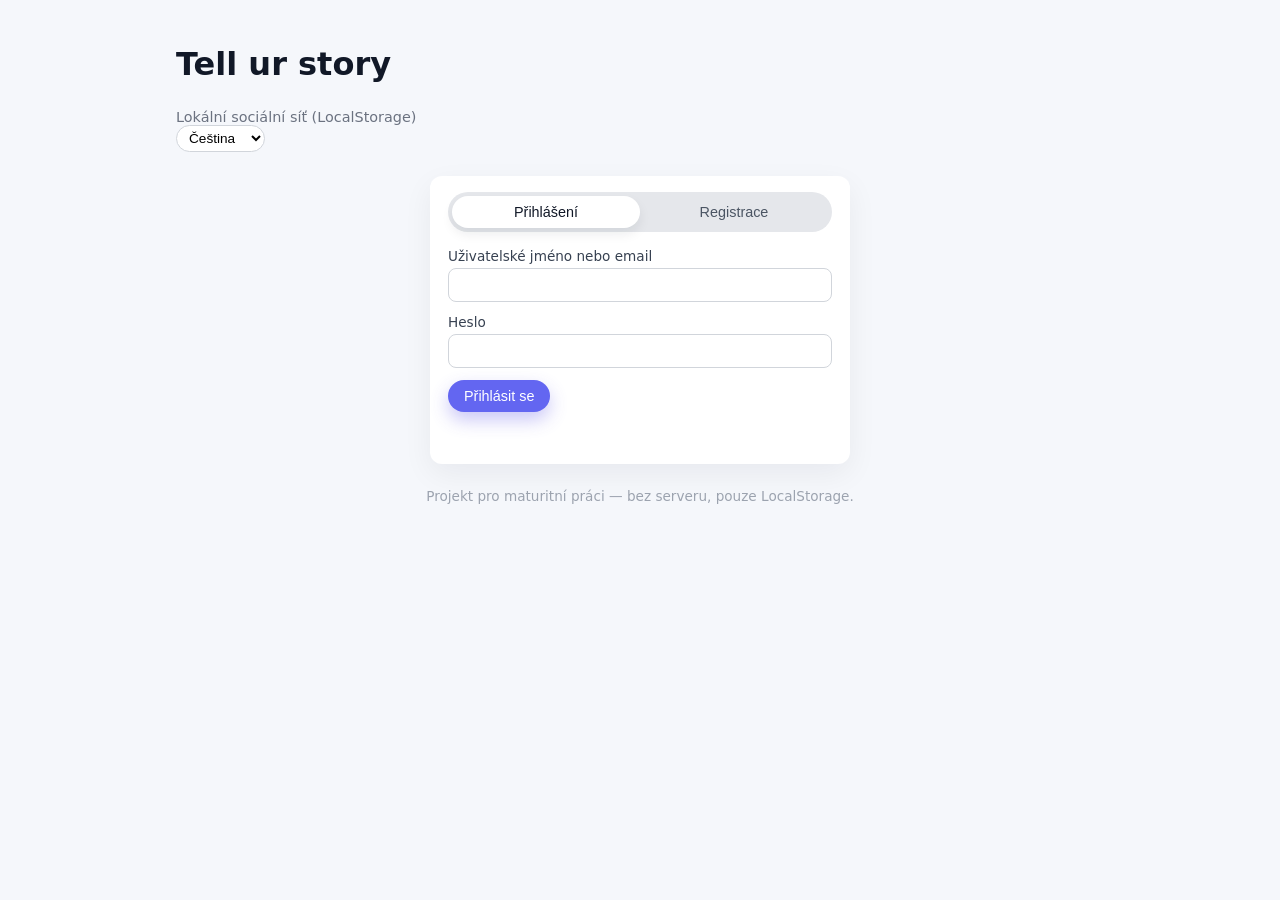
==== index.html @ 67e1cae3 "Initial commit" ====
<!DOCTYPE html>
<html lang="cs">
<head>
  <meta charset="UTF-8">
  <title data-i18n="app_title">My Bubble — Vstup / Registrace</title>
  <link rel="stylesheet" href="styles.css">
</head>
<body>
  <div class="app-container">
    <header class="app-header">
      <h1 data-i18n="app_title">My Bubble</h1>
      <p class="subtitle" data-i18n="subtitle">Lokální sociální síť (LocalStorage)</p>
      <select id="languageSelect" class="language-select">
        <option value="cs" data-i18n="lang_cs">Čeština</option>
        <option value="ru" data-i18n="lang_ru">Русский</option>
        <option value="en" data-i18n="lang_en">English</option>
      </select>
    </header>

    <main class="card auth-card">
      <div class="tabs">
        <button id="loginTab" class="tab-button active" data-i18n="login_tab">Přihlášení</button>
        <button id="registerTab" class="tab-button" data-i18n="register_tab">Registrace</button>
      </div>

      <!-- Форма входа -->
      <form id="loginForm" class="form active">
        <div class="form-group">
          <label for="loginIdentifier" data-i18n="login_identifier_label">Uživatelské jméno nebo email</label>
          <input type="text" id="loginIdentifier" required>
        </div>
        <div class="form-group">
          <label for="loginPassword" data-i18n="login_password_label">Heslo</label>
          <input type="password" id="loginPassword" required>
        </div>
        <button type="submit" class="btn primary" data-i18n="login_button">Přihlásit se</button>
        <p id="loginError" class="error-text"></p>
      </form>

      <!-- Форма регистрации -->
      <form id="registerForm" class="form">
        <div class="form-group">
          <label for="regUsername" data-i18n="register_username_label">Uživatelské jméno</label>
          <input type="text" id="regUsername" required>
        </div>
        <div class="form-group">
          <label for="regEmail" data-i18n="register_email_label">Email</label>
          <input type="email" id="regEmail" required>
        </div>
        <div class="form-group">
          <label for="regPassword" data-i18n="register_password_label">Heslo</label>
          <input type="password" id="regPassword" required>
        </div>
        <button type="submit" class="btn primary" data-i18n="register_button">Registrovat se</button>
        <p id="registerError" class="error-text"></p>
      </form>
    </main>

    <footer class="app-footer">
      <p data-i18n="footer_index">Projekt pro maturitní práci — bez serveru, pouze LocalStorage.</p>
    </footer>
  </div>

  <script src="translations.js"></script>
  <script src="api.js"></script>
  <script src="script_api.js"></script>
  <script>
    // Простой переключатель вкладок Вход / Регистрация (чтобы не дублировать на JS-файле логику страниц)
    const loginTab = document.getElementById('loginTab');
    const registerTab = document.getElementById('registerTab');
    const loginForm = document.getElementById('loginForm');
    const registerForm = document.getElementById('registerForm');

    loginTab.addEventListener('click', () => {
      loginTab.classList.add('active');
      registerTab.classList.remove('active');
      loginForm.classList.add('active');
      registerForm.classList.remove('active');
    });

    registerTab.addEventListener('click', () => {
      registerTab.classList.add('active');
      loginTab.classList.remove('active');
      registerForm.classList.add('active');
      loginForm.classList.remove('active');
    });

    // Применяем переводы после первичной инициализации
    if (window.I18n) {
      window.I18n.apply(document);
    }
  </script>
</body>
</html>
---- styles.css ----
*,
*::before,
*::after {
  box-sizing: border-box;
}

body {
  margin: 0;
  font-family: system-ui, -apple-system, BlinkMacSystemFont, "Segoe UI", sans-serif;
  background: #f5f7fb;
  color: #111827;
}

a {
  color: inherit;
  text-decoration: none;
}

.app-container {
  max-width: 960px;
  margin: 0 auto;
  padding: 24px 16px 40px;
}

.app-header {
  display: flex;
  flex-direction: column;
  align-items: flex-start;
  margin-bottom: 24px;
}

.app-header-nav {
  flex-direction: row;
  align-items: center;
  justify-content: space-between;
}

.subtitle {
  margin: 4px 0 0;
  color: #6b7280;
  font-size: 0.9rem;
}

.app-footer {
  margin-top: 24px;
  text-align: center;
  color: #9ca3af;
  font-size: 0.85rem;
}

.card {
  background: #ffffff;
  border-radius: 12px;
  padding: 16px 18px;
  box-shadow: 0 10px 30px rgba(15, 23, 42, 0.06);
  margin-bottom: 16px;
}

.auth-card {
  max-width: 420px;
  margin: 0 auto;
}

.tabs {
  display: flex;
  border-radius: 999px;
  background: #e5e7eb;
  padding: 4px;
  margin-bottom: 16px;
}

.tab-button {
  flex: 1;
  border: none;
  background: transparent;
  border-radius: 999px;
  padding: 8px 0;
  cursor: pointer;
  font-size: 0.9rem;
  color: #4b5563;
}

.tab-button.active {
  background: #ffffff;
  box-shadow: 0 6px 12px rgba(15, 23, 42, 0.08);
  color: #111827;
}

.form {
  display: none;
}

.form.active {
  display: block;
}

.form-group {
  margin-bottom: 12px;
}

label {
  display: block;
  font-size: 0.85rem;
  margin-bottom: 4px;
  color: #374151;
}

input[type="text"],
input[type="email"],
input[type="password"],
textarea {
  width: 100%;
  padding: 8px 10px;
  border-radius: 8px;
  border: 1px solid #d1d5db;
  font-size: 0.9rem;
  resize: vertical;
}

input:focus,
textarea:focus {
  outline: none;
  border-color: #6366f1;
  box-shadow: 0 0 0 1px rgba(99, 102, 241, 0.4);
}

.btn {
  display: inline-flex;
  align-items: center;
  justify-content: center;
  border-radius: 999px;
  border: none;
  padding: 8px 16px;
  font-size: 0.9rem;
  cursor: pointer;
  transition: background 0.15s ease, transform 0.05s ease, box-shadow 0.15s ease;
}

.btn.primary {
  background: #6366f1;
  color: #ffffff;
  box-shadow: 0 8px 18px rgba(79, 70, 229, 0.3);
}

.btn.primary:hover {
  background: #4f46e5;
  transform: translateY(-1px);
  box-shadow: 0 10px 22px rgba(79, 70, 229, 0.35);
}

.btn.ghost {
  background: transparent;
  border: 1px solid #d1d5db;
  color: #4b5563;
}

.btn.ghost:hover {
  background: #f3f4f6;
}

.error-text {
  color: #b91c1c;
  font-size: 0.85rem;
  margin-top: 8px;
  min-height: 1.1em;
}

.muted {
  color: #6b7280;
  font-size: 0.85rem;
}

.nav {
  display: inline-flex;
  align-items: center;
  gap: 8px;
}

.language-select {
  border-radius: 999px;
  border: 1px solid #d1d5db;
  padding: 4px 8px;
  font-size: 0.85rem;
  background: #ffffff;
}

.nav-link {
  padding: 6px 10px;
  border-radius: 999px;
  font-size: 0.9rem;
  color: #4b5563;
}

.nav-link.active {
  background: #e0e7ff;
  color: #3730a3;
}

.layout-two-columns {
  display: grid;
  grid-template-columns: 2fr 1.1fr;
  gap: 16px;
}

.layout-one-column {
  max-width: 720px;
  margin: 0 auto;
}

.column-main,
.column-side {
  align-self: flex-start;
}

.posts-list {
  display: flex;
  flex-direction: column;
  gap: 10px;
}

.post {
  border-radius: 10px;
  border: 1px solid #e5e7eb;
  padding: 10px 12px;
}

.post-header {
  display: flex;
  justify-content: space-between;
  align-items: center;
  margin-bottom: 6px;
  gap: 8px;
}

.post-meta {
  font-size: 0.8rem;
  color: #6b7280;
}

.post-content {
  margin: 6px 0 8px;
  white-space: pre-wrap;
}

.post-attachment {
  margin: 6px 0 8px;
}

.post-attachment img {
  max-width: 100%;
  border-radius: 8px;
  display: block;
  margin-top: 4px;
}

.post-actions {
  display: flex;
  align-items: center;
  gap: 8px;
  font-size: 0.85rem;
}

.link-button {
  background: none;
  border: none;
  padding: 0;
  color: #4f46e5;
  cursor: pointer;
  font-size: 0.85rem;
}

.link-button.danger {
  color: #b91c1c;
}

.users-list {
  display: flex;
  flex-direction: column;
  gap: 8px;
  margin-top: 8px;
}

.user-item {
  display: flex;
  align-items: center;
  justify-content: space-between;
  gap: 8px;
  padding: 6px 8px;
  border-radius: 8px;
  border: 1px solid #e5e7eb;
}

.user-main {
  display: flex;
  align-items: center;
  gap: 8px;
}

.avatar {
  width: 40px;
  height: 40px;
  border-radius: 50%;
  background: #e0e7ff;
  color: #3730a3;
  display: inline-flex;
  align-items: center;
  justify-content: center;
  font-weight: 600;
}

.avatar img {
  width: 100%;
  height: 100%;
  object-fit: cover;
  border-radius: 50%;
}

.profile-card {
  margin-bottom: 16px;
}

.profile-main {
  display: flex;
  align-items: center;
  gap: 12px;
  margin-bottom: 10px;
}

.profile-stats {
  display: flex;
  gap: 16px;
  margin-top: 10px;
}

.stat span:first-child {
  display: block;
  font-weight: 600;
}

.profile-edit {
  margin-top: 12px;
  padding-top: 12px;
  border-top: 1px dashed #e5e7eb;
}

.profile-actions {
  margin-top: 10px;
}

/* Кастомный input type="file" */
.file-input {
  position: absolute;
  width: 1px;
  height: 1px;
  padding: 0;
  margin: -1px;
  overflow: hidden;
  clip: rect(0, 0, 0, 0);
  border: 0;
}

.file-input-label {
  display: inline-flex;
  align-items: center;
  justify-content: center;
  border-radius: 999px;
  padding: 6px 14px;
  font-size: 0.85rem;
  cursor: pointer;
  background: #f3f4f6;
  color: #374151;
  border: 1px dashed #d1d5db;
  transition: background 0.15s ease, border-color 0.15s ease, transform 0.05s ease;
}

.file-input-label:hover {
  background: #e5e7eb;
  border-color: #9ca3af;
  transform: translateY(-1px);
}

/* Увеличение аватара по клику */
.avatar-clickable {
  cursor: zoom-in;
  transition: transform 0.3s ease, box-shadow 0.3s ease;
  position: relative;
}

.avatar-clickable.avatar-zoomed {
  transform: scale(3);
  box-shadow: 0 12px 40px rgba(15, 23, 42, 0.5);
  cursor: zoom-out;
  z-index: 1000;
  position: relative;
}

/* Стили для комментариев */
.post-comments {
  border-top: 1px solid #e5e7eb;
  padding-top: 12px;
  margin-top: 12px;
}

.comment-item {
  padding: 8px;
  margin-bottom: 8px;
  background: #f9fafb;
  border-radius: 6px;
}

.comment-input {
  width: 100%;
  padding: 6px;
  border-radius: 6px;
  border: 1px solid #d1d5db;
  font-size: 0.9rem;
  resize: vertical;
}

.btn.small {
  padding: 4px 12px;
  font-size: 0.85rem;
}

@media (max-width: 768px) {
  .app-header-nav {
    flex-direction: column;
    align-items: flex-start;
    gap: 8px;
  }

  .layout-two-columns {
    grid-template-columns: 1fr;
  }
}
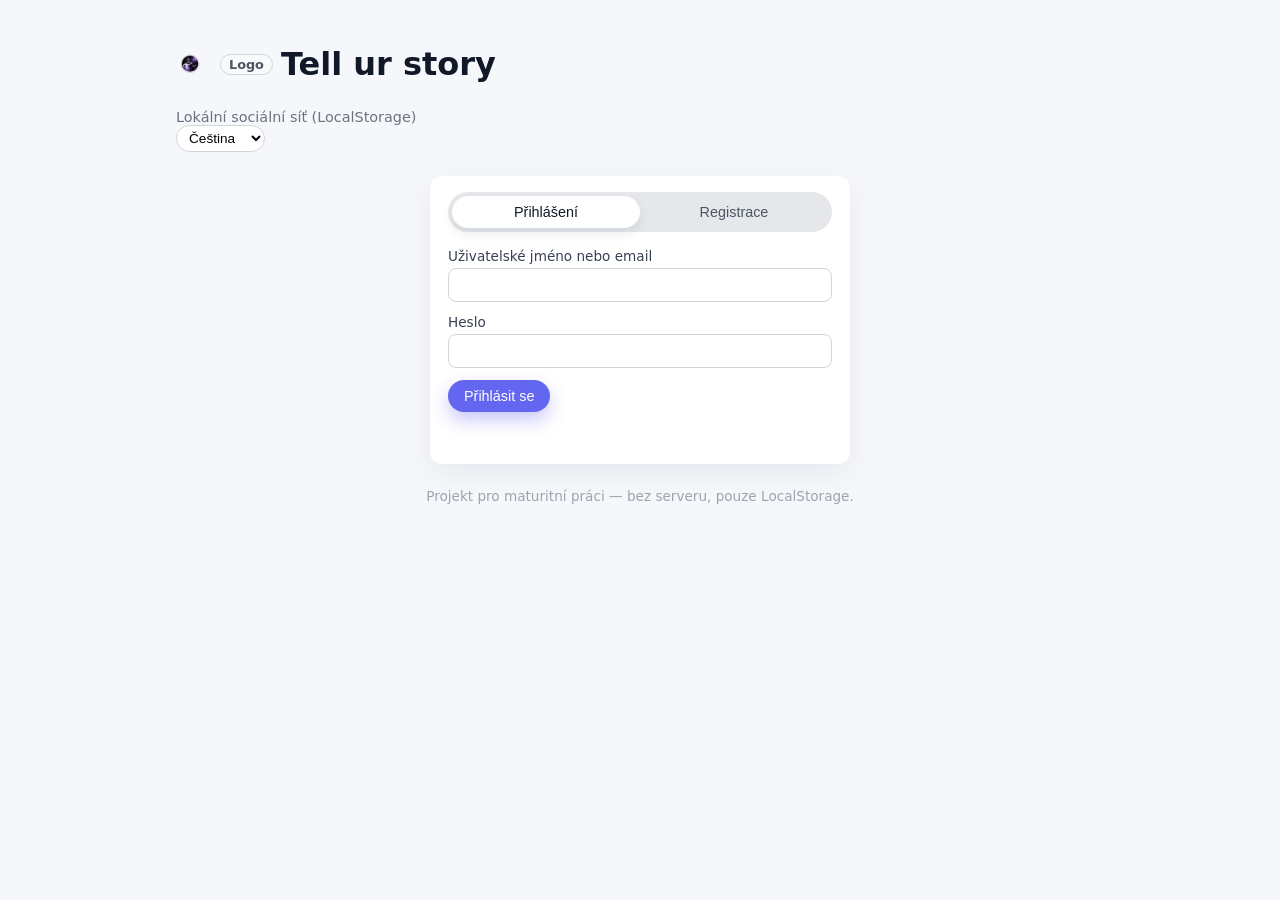
==== commit 67edb1d1: "вместо лайков эмодзи, можна переписыватся" ====
--- a/index.html
+++ b/index.html
@@ -4,11 +4,16 @@
   <meta charset="UTF-8">
   <title data-i18n="app_title">My Bubble — Vstup / Registrace</title>
   <link rel="stylesheet" href="styles.css">
+  <link rel="icon" type="image/png" href="Icons/Logo.png">
 </head>
 <body>
   <div class="app-container">
     <header class="app-header">
-      <h1 data-i18n="app_title">My Bubble</h1>
+      <h1 class="brand-title">
+        <img src="Icons/Logo.png" alt="Logo" class="logo-icon">
+        <span class="brand-logo-text">Logo</span>
+        <span data-i18n="app_title">Tell ur story</span>
+      </h1>
       <p class="subtitle" data-i18n="subtitle">Lokální sociální síť (LocalStorage)</p>
       <select id="languageSelect" class="language-select">
         <option value="cs" data-i18n="lang_cs">Čeština</option>
--- a/styles.css
+++ b/styles.css
@@ -176,6 +176,10 @@
   gap: 8px;
 }
 
+.nav-link-feed {
+  margin-right: auto;
+}
+
 .language-select {
   border-radius: 999px;
   border: 1px solid #d1d5db;
@@ -306,6 +310,31 @@
   align-items: center;
   justify-content: center;
   font-weight: 600;
+}
+
+.logo-icon {
+  width: 28px;
+  height: 28px;
+  border-radius: 8px;
+  margin-right: 8px;
+  vertical-align: middle;
+  object-fit: cover;
+}
+
+.brand-title {
+  display: inline-flex;
+  align-items: center;
+  gap: 8px;
+}
+
+.brand-logo-text {
+  font-size: 0.8rem;
+  font-weight: 600;
+  color: #4b5563;
+  border-radius: 999px;
+  padding: 2px 8px;
+  border: 1px solid #d1d5db;
+  background: #f9fafb;
 }
 
 .avatar img {
@@ -394,6 +423,80 @@
   position: relative;
 }
 
+/* Реакции к посту */
+.post-reactions {
+  display: inline-flex;
+  align-items: center;
+  gap: 4px;
+}
+
+.reaction-button {
+  border: none;
+  background: transparent;
+  cursor: pointer;
+  font-size: 1.1rem;
+  padding: 2px 4px;
+  border-radius: 6px;
+  line-height: 1;
+}
+
+.reaction-button:hover {
+  background: #f3f4f6;
+}
+
+.reaction-button.reaction-active {
+  background: #fee2e2;
+  box-shadow: 0 0 0 1px #f97373;
+}
+
+.post-reactions-count {
+  margin-left: 4px;
+}
+
+/* Мини-профиль в правой колонке */
+.mini-profile {
+  display: flex;
+  align-items: center;
+  gap: 8px;
+  margin-bottom: 6px;
+}
+
+.mini-avatar {
+  width: 36px;
+  height: 36px;
+  font-size: 0.9rem;
+}
+
+.mini-profile-main {
+  display: flex;
+  flex-direction: column;
+}
+
+.mini-profile-name {
+  font-weight: 600;
+}
+
+.mini-profile-username {
+  font-size: 0.8rem;
+  color: #6b7280;
+}
+
+.mini-profile-stats {
+  display: flex;
+  gap: 12px;
+  font-size: 0.8rem;
+  margin-bottom: 6px;
+}
+
+.mini-profile-bio textarea {
+  width: 100%;
+  padding: 6px;
+  border-radius: 6px;
+  border: 1px solid #d1d5db;
+  font-size: 0.85rem;
+  resize: vertical;
+}
+
 /* Стили для комментариев */
 .post-comments {
   border-top: 1px solid #e5e7eb;
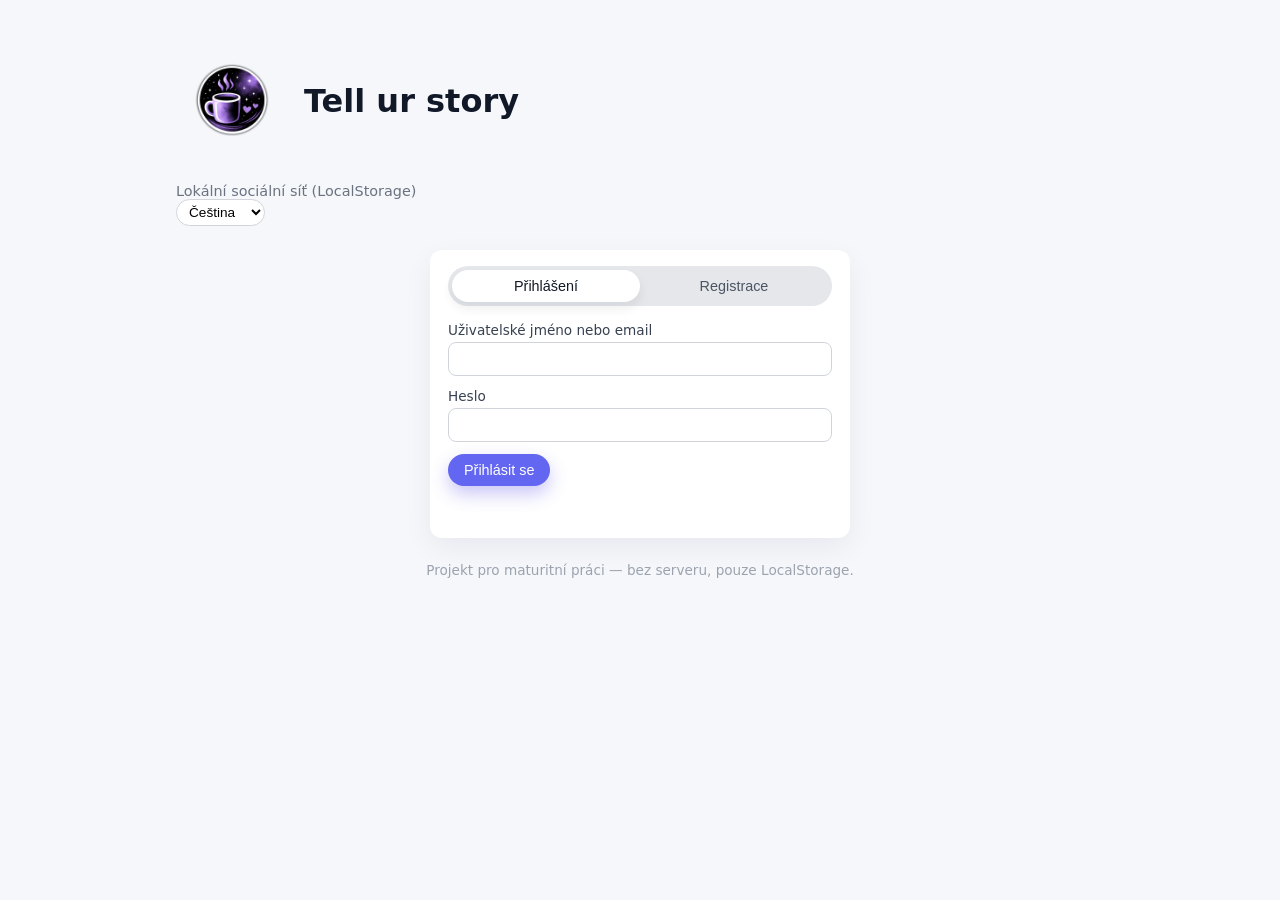
==== commit df1f75d8: "пофиксил переписки, реки в них, добавил стату" ====
--- a/index.html
+++ b/index.html
@@ -2,6 +2,7 @@
 <html lang="cs">
 <head>
   <meta charset="UTF-8">
+  <meta name="viewport" content="width=device-width, initial-scale=1">
   <title data-i18n="app_title">My Bubble — Vstup / Registrace</title>
   <link rel="stylesheet" href="styles.css">
   <link rel="icon" type="image/png" href="Icons/Logo.png">
--- a/styles.css
+++ b/styles.css
@@ -39,6 +39,25 @@
   margin: 4px 0 0;
   color: #6b7280;
   font-size: 0.9rem;
+}
+
+/* Подзаголовок под названием (Share your moments...) */
+.subtitle-tagline {
+  margin-top: 2px;
+  color: #6b7280;
+  font-size: 0.88rem;
+}
+
+/* Случайная фраза из texts-db — визуально отделена от остального */
+#feedSubtitlePhrase.subtitle-phrase,
+.subtitle-phrase {
+  margin-top: 10px;
+  padding-top: 8px;
+  border-top: 1px solid #e5e7eb;
+  font-size: 0.85rem;
+  color: #9ca3af;
+  font-style: italic;
+  line-height: 1.4;
 }
 
 .app-footer {
@@ -313,9 +332,9 @@
 }
 
 .logo-icon {
-  width: 28px;
-  height: 28px;
-  border-radius: 8px;
+  width: 112px;
+  height: 112px;
+  border-radius: 12px;
   margin-right: 8px;
   vertical-align: middle;
   object-fit: cover;
@@ -328,13 +347,7 @@
 }
 
 .brand-logo-text {
-  font-size: 0.8rem;
-  font-weight: 600;
-  color: #4b5563;
-  border-radius: 999px;
-  padding: 2px 8px;
-  border: 1px solid #d1d5db;
-  background: #f9fafb;
+  display: none;
 }
 
 .avatar img {
@@ -374,6 +387,27 @@
 
 .profile-actions {
   margin-top: 10px;
+}
+
+.network-stats {
+  display: flex;
+  gap: 16px;
+  flex-wrap: wrap;
+}
+.network-stats .stat {
+  font-size: 0.9rem;
+}
+.network-stats .stat span {
+  font-weight: 600;
+  display: inline;
+}
+
+/* Иконки действий поста (Comment, Repost) */
+.post-action-icon {
+  width: 20px;
+  height: 20px;
+  vertical-align: middle;
+  object-fit: contain;
 }
 
 /* Кастомный input type="file" */
@@ -526,14 +560,127 @@
 }
 
 @media (max-width: 768px) {
+  .app-container {
+    padding: 16px 12px 32px;
+  }
+
   .app-header-nav {
     flex-direction: column;
     align-items: flex-start;
-    gap: 8px;
+    gap: 12px;
+  }
+
+  .brand-title {
+    flex-wrap: wrap;
+    gap: 6px;
+  }
+
+  .logo-icon {
+    width: 56px;
+    height: 56px;
+  }
+
+  .nav {
+    flex-wrap: wrap;
+    gap: 6px;
+    width: 100%;
+  }
+
+  .nav-link,
+  .language-select,
+  .btn.ghost {
+    min-height: 44px;
+    min-width: 44px;
+    padding: 10px 14px;
+    display: inline-flex;
+    align-items: center;
+    justify-content: center;
+    font-size: 0.9rem;
   }
 
   .layout-two-columns {
     grid-template-columns: 1fr;
-  }
-}
-
+    gap: 12px;
+  }
+
+  .card {
+    padding: 14px 16px;
+    margin-bottom: 12px;
+  }
+
+  .post-actions {
+    gap: 6px;
+  }
+
+  .post-reaction-item {
+    margin-right: 4px !important;
+  }
+
+  .reaction-button {
+    padding: 6px 8px;
+    font-size: 1.2rem;
+  }
+
+  .post-action-icon {
+    width: 24px;
+    height: 24px;
+  }
+
+  .post-action-btn {
+    min-height: 44px;
+    min-width: 44px;
+    padding: 8px !important;
+  }
+
+  .file-input-label {
+    padding: 10px 18px;
+    min-height: 44px;
+  }
+
+  .btn.primary {
+    min-height: 44px;
+    padding: 12px 20px;
+  }
+
+  .btn.small {
+    min-height: 40px;
+    padding: 8px 14px;
+  }
+
+  textarea.comment-input,
+  #postContent,
+  #messagesInput {
+    font-size: 16px;
+    min-height: 80px;
+  }
+
+  input[type="text"],
+  input[type="email"],
+  input[type="password"] {
+    min-height: 44px;
+    font-size: 16px;
+  }
+
+  .subtitle-phrase {
+    font-size: 0.8rem;
+    margin-top: 8px;
+    padding-top: 6px;
+  }
+}
+
+@media (max-width: 480px) {
+  .app-container {
+    padding: 12px 10px 24px;
+  }
+
+  .nav-link {
+    flex: 1 1 auto;
+    text-align: center;
+  }
+
+  .network-stats {
+    flex-direction: column;
+    gap: 8px;
+  }
+}
+
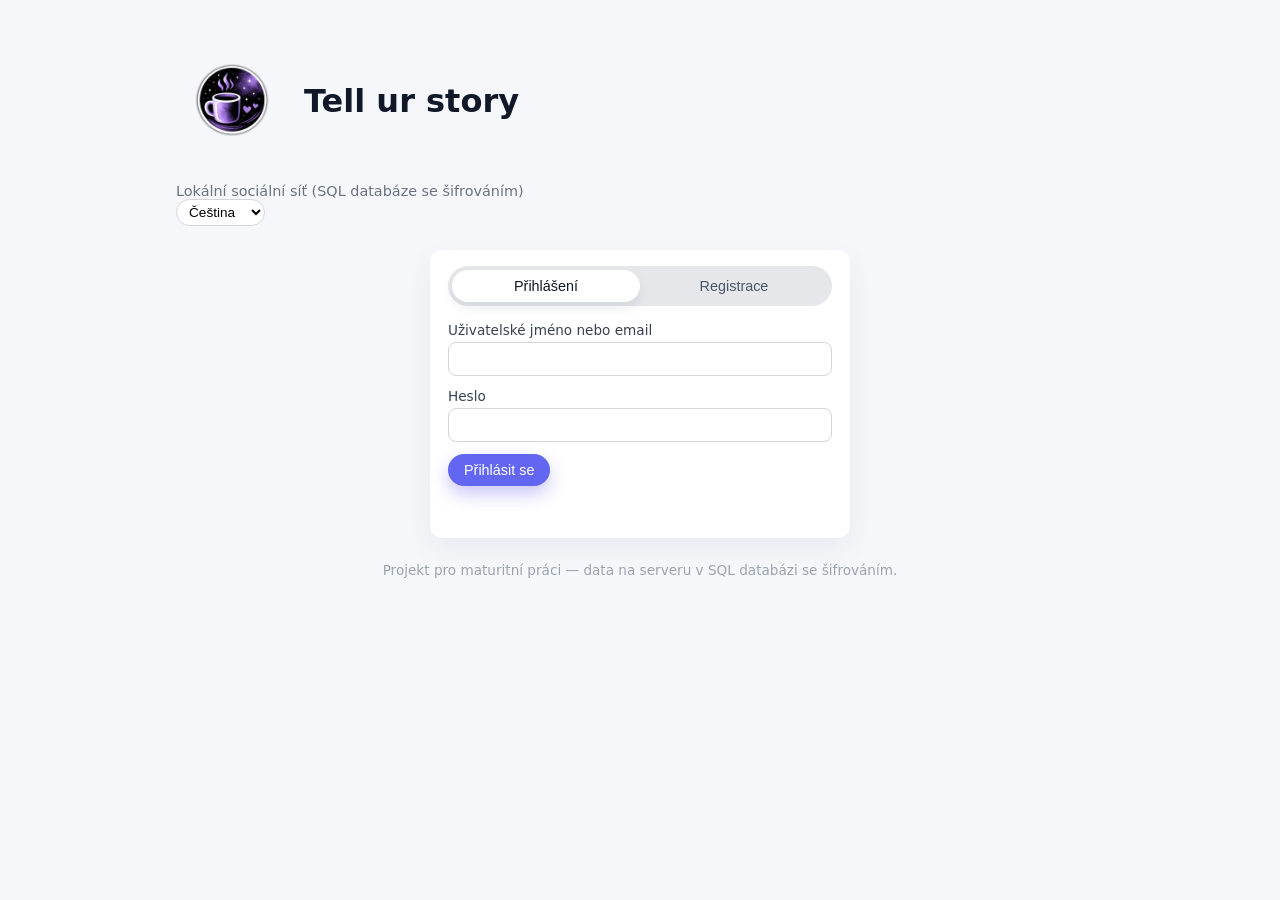
==== commit 9b1bd6be: "Add moods, comment likes, crop modal & API fixes" ====
--- a/index.html
+++ b/index.html
@@ -15,7 +15,7 @@
         <span class="brand-logo-text">Logo</span>
         <span data-i18n="app_title">Tell ur story</span>
       </h1>
-      <p class="subtitle" data-i18n="subtitle">Lokální sociální síť (LocalStorage)</p>
+      <p class="subtitle" data-i18n="subtitle">Lokální sociální síť (SQL databáze se šifrováním)</p>
       <select id="languageSelect" class="language-select">
         <option value="cs" data-i18n="lang_cs">Čeština</option>
         <option value="ru" data-i18n="lang_ru">Русский</option>
@@ -63,7 +63,7 @@
     </main>
 
     <footer class="app-footer">
-      <p data-i18n="footer_index">Projekt pro maturitní práci — bez serveru, pouze LocalStorage.</p>
+      <p data-i18n="footer_index">Projekt pro maturitní práci — data na serveru v SQL databázi se šifrováním.</p>
     </footer>
   </div>
 
--- a/styles.css
+++ b/styles.css
@@ -483,6 +483,33 @@
   box-shadow: 0 0 0 1px #f97373;
 }
 
+.comment-reaction-btn {
+  border: none;
+  background: transparent;
+  cursor: pointer;
+  font-size: 0.95rem;
+  padding: 2px 4px;
+  border-radius: 6px;
+  line-height: 1;
+}
+.comment-reaction-btn:hover { background: #f3f4f6; }
+.comment-reaction-btn.reaction-active {
+  background: #fee2e2;
+  box-shadow: 0 0 0 1px #f97373;
+}
+
+.mood-options {
+  display: flex;
+  flex-wrap: wrap;
+  gap: 10px 16px;
+  margin-top: 4px;
+}
+.mood-option {
+  cursor: pointer;
+  font-size: 0.95rem;
+}
+.mood-option input { margin-right: 4px; }
+
 .post-reactions-count {
   margin-left: 4px;
 }
@@ -557,6 +584,67 @@
 .btn.small {
   padding: 4px 12px;
   font-size: 0.85rem;
+}
+
+.card-collapsible .card-collapse-head {
+  display: flex;
+  align-items: center;
+  justify-content: space-between;
+  gap: 8px;
+  cursor: pointer;
+  user-select: none;
+  margin: 0;
+}
+.card-collapsible .card-collapse-head.sub {
+  margin-top: 12px;
+}
+.card-collapse-btn {
+  flex-shrink: 0;
+  width: 28px;
+  height: 28px;
+  border: none;
+  border-radius: 6px;
+  background: #f3f4f6;
+  color: #374151;
+  cursor: pointer;
+  padding: 0;
+  display: inline-flex;
+  align-items: center;
+  justify-content: center;
+  font-size: 1rem;
+  line-height: 1;
+  transition: transform 0.2s ease, background 0.15s ease;
+}
+.card-collapse-btn:hover {
+  background: #e5e7eb;
+}
+.card-collapse-btn::after {
+  content: '\25BC';
+}
+.card-collapse-btn[aria-expanded="false"]::after {
+  content: '\25B6';
+}
+.card-collapse-body {
+  overflow: hidden;
+  max-height: 2000px;
+  transition: max-height 0.3s ease;
+}
+.card-collapse-body.collapsed {
+  max-height: 0;
+  margin-top: 0;
+  margin-bottom: 0;
+  padding-top: 0;
+  padding-bottom: 0;
+}
+
+.rec-settings-panel {
+  padding: 4px 0;
+}
+.rec-settings-panel .form-group {
+  margin-bottom: 10px;
+}
+.rec-settings-panel #recSettingsReset {
+  margin-top: 10px;
 }
 
 @media (max-width: 768px) {
@@ -603,6 +691,13 @@
     gap: 12px;
   }
 
+  .column-side-feed {
+    order: 1;
+  }
+  .column-main-feed {
+    order: 2;
+  }
+
   .card {
     padding: 14px 16px;
     margin-bottom: 12px;
@@ -666,6 +761,17 @@
     margin-top: 8px;
     padding-top: 6px;
   }
+
+  #networkStatsCard .card-collapse-body.collapsed {
+    max-height: 0;
+  }
+  #lastRegisteredBody.collapsed {
+    max-height: 0;
+  }
+  #recommendationsCardBody.collapsed,
+  #recSettingsBody.collapsed {
+    max-height: 0;
+  }
 }
 
 @media (max-width: 480px) {
@@ -684,3 +790,84 @@
   }
 }
 
+/* Image crop modal */
+.crop-modal-overlay {
+  position: fixed;
+  inset: 0;
+  background: rgba(0,0,0,0.6);
+  z-index: 9999;
+  display: flex;
+  align-items: center;
+  justify-content: center;
+  padding: 16px;
+}
+.crop-modal {
+  background: #fff;
+  border-radius: 12px;
+  padding: 16px;
+  max-width: 100%;
+  max-height: 90vh;
+  overflow: auto;
+  box-shadow: 0 20px 60px rgba(0,0,0,0.3);
+}
+.crop-modal h3 {
+  margin: 0 0 12px;
+  font-size: 1rem;
+}
+.crop-canvas-wrap {
+  position: relative;
+  display: inline-block;
+  margin-bottom: 12px;
+  border: 1px solid #e5e7eb;
+  border-radius: 8px;
+  overflow: hidden;
+  touch-action: none;
+}
+.crop-canvas-wrap canvas {
+  display: block;
+  max-width: 100%;
+  height: auto;
+}
+.crop-size-row {
+  margin-bottom: 12px;
+  display: flex;
+  align-items: center;
+  gap: 10px;
+}
+.crop-size-label {
+  font-size: 0.9rem;
+  color: #374151;
+  flex-shrink: 0;
+}
+.crop-size-slider {
+  flex: 1;
+  min-width: 80px;
+  height: 8px;
+  -webkit-appearance: none;
+  appearance: none;
+  background: #e5e7eb;
+  border-radius: 4px;
+}
+.crop-size-slider::-webkit-slider-thumb {
+  -webkit-appearance: none;
+  width: 24px;
+  height: 24px;
+  border-radius: 50%;
+  background: #4f46e5;
+  cursor: pointer;
+  margin-top: -8px;
+}
+.crop-size-slider::-moz-range-thumb {
+  width: 24px;
+  height: 24px;
+  border-radius: 50%;
+  background: #4f46e5;
+  cursor: pointer;
+  border: none;
+}
+.crop-actions {
+  display: flex;
+  gap: 8px;
+  justify-content: flex-end;
+}
+.crop-actions .btn { min-height: 40px; }
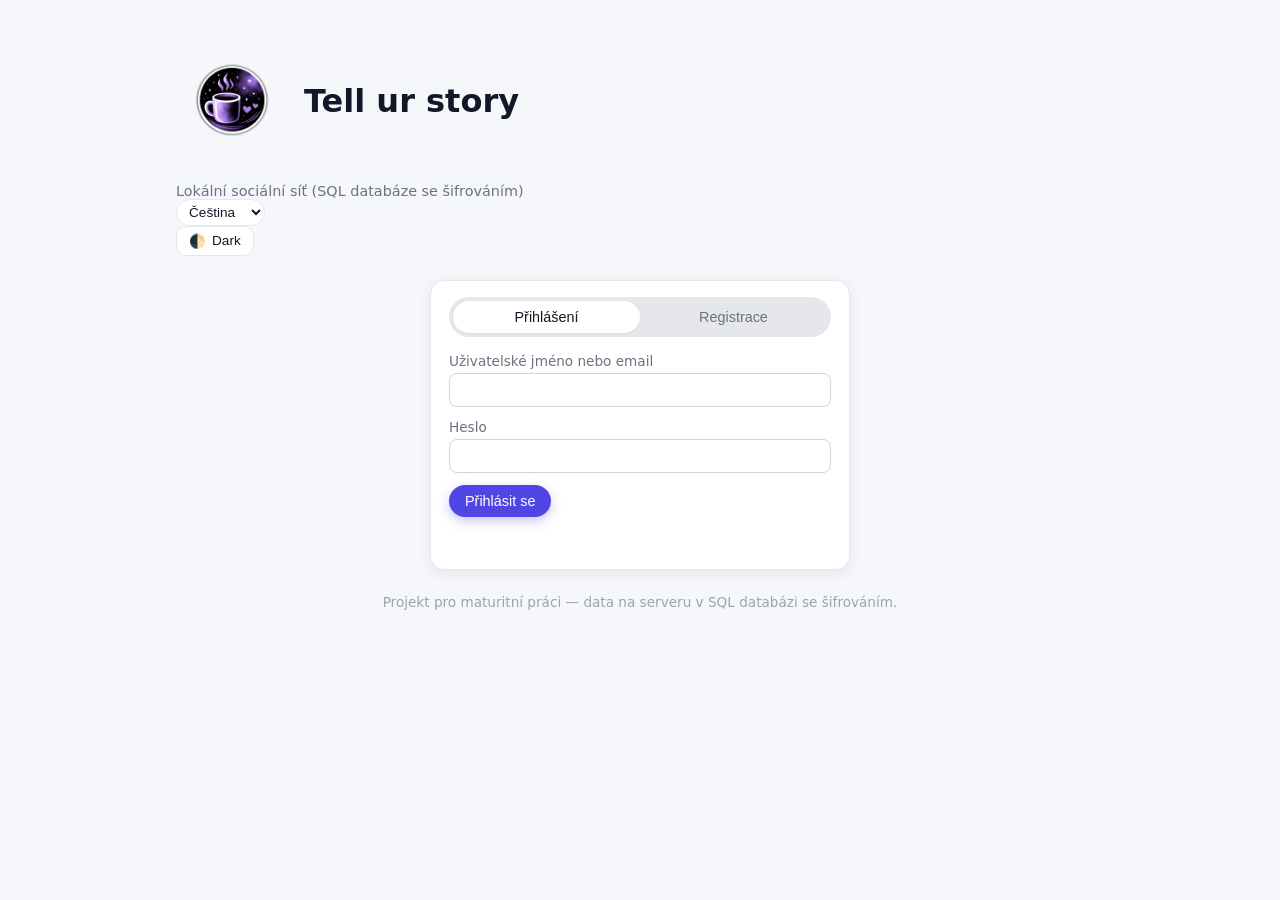
==== commit 25de9f6c: "Add theme, profile gradients, comments & messaging" ====
--- a/index.html
+++ b/index.html
@@ -21,6 +21,7 @@
         <option value="ru" data-i18n="lang_ru">Русский</option>
         <option value="en" data-i18n="lang_en">English</option>
       </select>
+      <button type="button" id="themeToggle" class="theme-toggle" aria-label="Theme">🌓 <span id="themeToggleLabel">Dark</span></button>
     </header>
 
     <main class="card auth-card">
--- a/styles.css
+++ b/styles.css
@@ -4,11 +4,64 @@
   box-sizing: border-box;
 }
 
+:root {
+  --bg-page: #f5f7fb;
+  --bg-card: #ffffff;
+  --text-primary: #111827;
+  --text-secondary: #6b7280;
+  --text-muted: #9ca3af;
+  --border-color: #e5e7eb;
+  --shadow-sm: 0 1px 2px rgba(15, 23, 42, 0.05);
+  --shadow-card: 0 4px 14px rgba(15, 23, 42, 0.08);
+  --shadow-card-hover: 0 12px 28px rgba(15, 23, 42, 0.12);
+  --accent: #4f46e5;
+  --accent-hover: #4338ca;
+  --danger: #b91c1c;
+  --input-bg: #ffffff;
+  --input-border: #d1d5db;
+  --comment-bg: #f9fafb;
+  --surface-hover: #f3f4f6;
+  --surface-hover-strong: #e5e7eb;
+  --nav-active-bg: #e0e7ff;
+  --nav-active-text: #3730a3;
+  --reaction-active-bg: #fee2e2;
+  --reaction-active-border: #f97373;
+  --radius-card: 14px;
+  --radius-btn: 10px;
+  --transition-fast: 0.2s ease;
+  --transition-normal: 0.25s ease;
+}
+
+[data-theme="dark"] {
+  --bg-page: #0f172a;
+  --bg-card: #1e293b;
+  --text-primary: #f1f5f9;
+  --text-secondary: #94a3b8;
+  --text-muted: #64748b;
+  --border-color: #334155;
+  --shadow-sm: 0 1px 2px rgba(0, 0, 0, 0.2);
+  --shadow-card: 0 4px 14px rgba(0, 0, 0, 0.25);
+  --shadow-card-hover: 0 12px 28px rgba(0, 0, 0, 0.35);
+  --accent: #818cf8;
+  --accent-hover: #a5b4fc;
+  --danger: #f87171;
+  --input-bg: #334155;
+  --input-border: #475569;
+  --comment-bg: #334155;
+  --surface-hover: #475569;
+  --surface-hover-strong: #64748b;
+  --nav-active-bg: rgba(129, 140, 248, 0.28);
+  --nav-active-text: #c7d2fe;
+  --reaction-active-bg: rgba(248, 113, 113, 0.25);
+  --reaction-active-border: #f87171;
+}
+
 body {
   margin: 0;
   font-family: system-ui, -apple-system, BlinkMacSystemFont, "Segoe UI", sans-serif;
-  background: #f5f7fb;
-  color: #111827;
+  background: var(--bg-page);
+  color: var(--text-primary);
+  transition: background var(--transition-normal), color var(--transition-normal);
 }
 
 a {
@@ -37,14 +90,14 @@
 
 .subtitle {
   margin: 4px 0 0;
-  color: #6b7280;
+  color: var(--text-secondary);
   font-size: 0.9rem;
 }
 
 /* Подзаголовок под названием (Share your moments...) */
 .subtitle-tagline {
   margin-top: 2px;
-  color: #6b7280;
+  color: var(--text-secondary);
   font-size: 0.88rem;
 }
 
@@ -53,9 +106,9 @@
 .subtitle-phrase {
   margin-top: 10px;
   padding-top: 8px;
-  border-top: 1px solid #e5e7eb;
+  border-top: 1px solid var(--border-color);
   font-size: 0.85rem;
-  color: #9ca3af;
+  color: var(--text-muted);
   font-style: italic;
   line-height: 1.4;
 }
@@ -63,16 +116,48 @@
 .app-footer {
   margin-top: 24px;
   text-align: center;
-  color: #9ca3af;
+  color: var(--text-muted);
   font-size: 0.85rem;
 }
 
+/* Theme toggle */
+.theme-toggle {
+  display: inline-flex;
+  align-items: center;
+  gap: 6px;
+  padding: 6px 12px;
+  border-radius: var(--radius-btn);
+  border: 1px solid var(--border-color);
+  background: var(--bg-card);
+  color: var(--text-primary);
+  cursor: pointer;
+  font-size: 0.85rem;
+  transition: transform var(--transition-fast), box-shadow var(--transition-fast), background var(--transition-fast);
+}
+.theme-toggle:hover {
+  transform: translateY(-1px);
+  box-shadow: var(--shadow-sm);
+}
+.theme-toggle:active {
+  transform: translateY(0);
+}
+
 .card {
-  background: #ffffff;
-  border-radius: 12px;
+  background: linear-gradient(180deg, var(--bg-card) 0%, var(--bg-card) 100%);
+  border-radius: var(--radius-card);
   padding: 16px 18px;
-  box-shadow: 0 10px 30px rgba(15, 23, 42, 0.06);
+  box-shadow: var(--shadow-card), inset 0 1px 0 rgba(255,255,255,0.03);
   margin-bottom: 16px;
+  border: 1px solid var(--border-color);
+  transition: box-shadow var(--transition-normal), border-color var(--transition-normal);
+}
+
+[data-theme="dark"] .card {
+  box-shadow: var(--shadow-card), inset 0 1px 0 rgba(255,255,255,0.03);
+}
+
+.card:hover {
+  box-shadow: var(--shadow-card-hover), inset 0 1px 0 rgba(255,255,255,0.04);
 }
 
 .auth-card {
@@ -80,10 +165,48 @@
   margin: 0 auto;
 }
 
+/* Empty state */
+.empty-state {
+  text-align: center;
+  padding: 40px 24px;
+  color: var(--text-secondary);
+}
+.empty-state-icon {
+  font-size: 3rem;
+  margin-bottom: 12px;
+  opacity: 0.7;
+}
+.empty-state-title {
+  font-size: 1.1rem;
+  font-weight: 600;
+  color: var(--text-primary);
+  margin-bottom: 6px;
+}
+.empty-state-text {
+  font-size: 0.95rem;
+  max-width: 320px;
+  margin: 0 auto;
+  line-height: 1.5;
+}
+
+/* Trending block */
+.trending-card {
+  border-left: 4px solid var(--accent);
+  background: linear-gradient(135deg, var(--bg-card) 0%, rgba(79, 70, 229, 0.06) 100%);
+}
+[data-theme="dark"] .trending-card {
+  background: linear-gradient(135deg, var(--bg-card) 0%, rgba(129, 140, 248, 0.12) 100%);
+}
+.trending-card .card-collapse-head,
+.trending-card h3 {
+  color: var(--accent);
+  font-weight: 700;
+}
+
 .tabs {
   display: flex;
   border-radius: 999px;
-  background: #e5e7eb;
+  background: var(--surface-hover-strong);
   padding: 4px;
   margin-bottom: 16px;
 }
@@ -96,13 +219,13 @@
   padding: 8px 0;
   cursor: pointer;
   font-size: 0.9rem;
-  color: #4b5563;
+  color: var(--text-secondary);
 }
 
 .tab-button.active {
-  background: #ffffff;
-  box-shadow: 0 6px 12px rgba(15, 23, 42, 0.08);
-  color: #111827;
+  background: var(--bg-card);
+  box-shadow: var(--shadow-sm);
+  color: var(--text-primary);
 }
 
 .form {
@@ -121,7 +244,7 @@
   display: block;
   font-size: 0.85rem;
   margin-bottom: 4px;
-  color: #374151;
+  color: var(--text-secondary);
 }
 
 input[type="text"],
@@ -131,16 +254,29 @@
   width: 100%;
   padding: 8px 10px;
   border-radius: 8px;
-  border: 1px solid #d1d5db;
+  border: 1px solid var(--input-border);
+  background: var(--input-bg);
+  color: var(--text-primary);
   font-size: 0.9rem;
   resize: vertical;
+  transition: border-color var(--transition-fast), box-shadow var(--transition-fast);
+}
+
+input::placeholder,
+textarea::placeholder {
+  color: var(--text-muted);
 }
 
 input:focus,
 textarea:focus {
   outline: none;
-  border-color: #6366f1;
-  box-shadow: 0 0 0 1px rgba(99, 102, 241, 0.4);
+  border-color: var(--accent);
+  box-shadow: 0 0 0 2px rgba(99, 102, 241, 0.25);
+}
+
+[data-theme="dark"] input:focus,
+[data-theme="dark"] textarea:focus {
+  box-shadow: 0 0 0 2px rgba(129, 140, 248, 0.35);
 }
 
 .btn {
@@ -152,40 +288,42 @@
   padding: 8px 16px;
   font-size: 0.9rem;
   cursor: pointer;
-  transition: background 0.15s ease, transform 0.05s ease, box-shadow 0.15s ease;
+  transition: background var(--transition-fast), transform var(--transition-fast), box-shadow var(--transition-fast), border-color var(--transition-fast);
 }
 
 .btn.primary {
-  background: #6366f1;
+  background: var(--accent);
   color: #ffffff;
-  box-shadow: 0 8px 18px rgba(79, 70, 229, 0.3);
-}
-
+  box-shadow: 0 4px 12px rgba(79, 70, 229, 0.3);
+}
 .btn.primary:hover {
-  background: #4f46e5;
-  transform: translateY(-1px);
-  box-shadow: 0 10px 22px rgba(79, 70, 229, 0.35);
+  background: var(--accent-hover);
+  transform: translateY(-2px);
+  box-shadow: 0 6px 16px rgba(79, 70, 229, 0.4);
+}
+.btn.primary:active {
+  transform: translateY(0);
 }
 
 .btn.ghost {
   background: transparent;
-  border: 1px solid #d1d5db;
-  color: #4b5563;
-}
-
+  border: 1px solid var(--border-color);
+  color: var(--text-secondary);
+}
 .btn.ghost:hover {
-  background: #f3f4f6;
+  background: var(--bg-page);
+  transform: translateY(-1px);
 }
 
 .error-text {
-  color: #b91c1c;
+  color: var(--danger);
   font-size: 0.85rem;
   margin-top: 8px;
   min-height: 1.1em;
 }
 
 .muted {
-  color: #6b7280;
+  color: var(--text-secondary);
   font-size: 0.85rem;
 }
 
@@ -201,22 +339,23 @@
 
 .language-select {
   border-radius: 999px;
-  border: 1px solid #d1d5db;
+  border: 1px solid var(--border-color);
   padding: 4px 8px;
   font-size: 0.85rem;
-  background: #ffffff;
+  background: var(--bg-card);
+  color: var(--text-primary);
 }
 
 .nav-link {
   padding: 6px 10px;
   border-radius: 999px;
   font-size: 0.9rem;
-  color: #4b5563;
+  color: var(--text-secondary);
 }
 
 .nav-link.active {
-  background: #e0e7ff;
-  color: #3730a3;
+  background: var(--nav-active-bg);
+  color: var(--nav-active-text);
 }
 
 .layout-two-columns {
@@ -238,26 +377,62 @@
 .posts-list {
   display: flex;
   flex-direction: column;
+  gap: 14px;
+}
+
+.post {
+  border-radius: var(--radius-card);
+  border: 1px solid var(--border-color);
+  padding: 16px 18px;
+  background: linear-gradient(180deg, var(--bg-card) 0%, var(--bg-card) 100%);
+  box-shadow: var(--shadow-card), inset 0 1px 0 rgba(255,255,255,0.04);
+  transition: transform var(--transition-normal), box-shadow var(--transition-normal), border-color var(--transition-normal);
+}
+
+[data-theme="dark"] .post {
+  box-shadow: var(--shadow-card), inset 0 1px 0 rgba(255,255,255,0.03);
+}
+
+.post:hover {
+  transform: translateY(-3px);
+  box-shadow: var(--shadow-card-hover), inset 0 1px 0 rgba(255,255,255,0.05);
+}
+
+[data-theme="dark"] .post:hover {
+  box-shadow: var(--shadow-card-hover), inset 0 1px 0 rgba(255,255,255,0.04);
+}
+.post-header {
+  display: flex;
+  justify-content: space-between;
+  align-items: flex-start;
+  margin-bottom: 8px;
+  gap: 8px;
+}
+.post-header-left {
+  display: flex;
+  align-items: center;
   gap: 10px;
-}
-
-.post {
-  border-radius: 10px;
-  border: 1px solid #e5e7eb;
-  padding: 10px 12px;
-}
-
-.post-header {
-  display: flex;
-  justify-content: space-between;
-  align-items: center;
-  margin-bottom: 6px;
-  gap: 8px;
-}
-
+  min-width: 0;
+}
+.post-avatar-link {
+  flex-shrink: 0;
+  display: block;
+  transition: transform var(--transition-fast);
+}
+.post-avatar-link:hover {
+  transform: scale(1.05);
+}
+.post-avatar-link .avatar {
+  width: 44px;
+  height: 44px;
+  display: flex;
+  align-items: center;
+  justify-content: center;
+  font-size: 1rem;
+}
 .post-meta {
   font-size: 0.8rem;
-  color: #6b7280;
+  color: var(--text-secondary);
 }
 
 .post-content {
@@ -287,13 +462,20 @@
   background: none;
   border: none;
   padding: 0;
-  color: #4f46e5;
+  color: var(--accent);
   cursor: pointer;
   font-size: 0.85rem;
-}
-
+  transition: color var(--transition-fast), transform var(--transition-fast);
+}
+.link-button:hover {
+  color: var(--accent-hover);
+  transform: translateY(-1px);
+}
 .link-button.danger {
-  color: #b91c1c;
+  color: var(--danger);
+}
+.link-button.danger:hover {
+  transform: translateY(-1px);
 }
 
 .users-list {
@@ -310,7 +492,11 @@
   gap: 8px;
   padding: 6px 8px;
   border-radius: 8px;
-  border: 1px solid #e5e7eb;
+  border: 1px solid var(--border-color);
+  transition: border-color var(--transition-fast), background var(--transition-fast);
+}
+.user-item:hover {
+  background: var(--bg-page);
 }
 
 .user-main {
@@ -323,12 +509,16 @@
   width: 40px;
   height: 40px;
   border-radius: 50%;
-  background: #e0e7ff;
-  color: #3730a3;
+  background: var(--accent);
+  color: #fff;
   display: inline-flex;
   align-items: center;
   justify-content: center;
   font-weight: 600;
+  transition: transform var(--transition-fast), box-shadow var(--transition-fast);
+}
+.avatar:hover {
+  box-shadow: var(--shadow-card);
 }
 
 .logo-icon {
@@ -359,6 +549,63 @@
 
 .profile-card {
   margin-bottom: 16px;
+  position: relative;
+  overflow: hidden;
+}
+
+/* Градиентные оверлеи — полупрозрачные, не ломают светлую/тёмную тему */
+.profile-card::before {
+  content: '';
+  position: absolute;
+  inset: 0;
+  border-radius: inherit;
+  pointer-events: none;
+  z-index: 0;
+}
+.profile-card > * {
+  position: relative;
+  z-index: 1;
+}
+
+.profile-card--gradient-sunset::before {
+  background: linear-gradient(135deg, rgba(255, 107, 53, 0.12) 0%, rgba(255, 159, 67, 0.08) 50%, rgba(251, 191, 36, 0.1) 100%);
+}
+.profile-card--gradient-ocean::before {
+  background: linear-gradient(135deg, rgba(34, 211, 238, 0.1) 0%, rgba(59, 130, 246, 0.12) 50%, rgba(99, 102, 241, 0.08) 100%);
+}
+.profile-card--gradient-aurora::before {
+  background: linear-gradient(135deg, rgba(34, 197, 94, 0.08) 0%, rgba(6, 182, 212, 0.1) 40%, rgba(139, 92, 246, 0.1) 100%);
+}
+.profile-card--gradient-violet::before {
+  background: linear-gradient(135deg, rgba(139, 92, 246, 0.1) 0%, rgba(168, 85, 247, 0.08) 100%);
+}
+.profile-card--gradient-emerald::before {
+  background: linear-gradient(135deg, rgba(16, 185, 129, 0.1) 0%, rgba(52, 211, 153, 0.08) 100%);
+}
+
+.profile-customize {
+  margin-top: 16px;
+  padding-top: 12px;
+  border-top: 1px dashed var(--border-color);
+}
+.profile-customize h4 {
+  font-size: 0.95rem;
+  margin: 0 0 10px;
+}
+.profile-gradient-select {
+  width: 100%;
+  max-width: 240px;
+  padding: 8px 12px;
+  border-radius: var(--radius-btn);
+  border: 1px solid var(--input-border);
+  background: var(--input-bg);
+  color: var(--text-primary);
+  font-size: 0.9rem;
+  cursor: pointer;
+}
+.profile-gradient-select:focus {
+  outline: none;
+  border-color: var(--accent);
 }
 
 .profile-main {
@@ -382,7 +629,7 @@
 .profile-edit {
   margin-top: 12px;
   padding-top: 12px;
-  border-top: 1px dashed #e5e7eb;
+  border-top: 1px dashed var(--border-color);
 }
 
 .profile-actions {
@@ -408,6 +655,15 @@
   height: 20px;
   vertical-align: middle;
   object-fit: contain;
+}
+.post-action-btn {
+  transition: transform var(--transition-fast), opacity var(--transition-fast);
+}
+.post-action-btn:hover {
+  transform: scale(1.1);
+}
+.post-action-btn:active {
+  transform: scale(0.98);
 }
 
 /* Кастомный input type="file" */
@@ -430,15 +686,15 @@
   padding: 6px 14px;
   font-size: 0.85rem;
   cursor: pointer;
-  background: #f3f4f6;
-  color: #374151;
-  border: 1px dashed #d1d5db;
+  background: var(--surface-hover);
+  color: var(--text-primary);
+  border: 1px dashed var(--input-border);
   transition: background 0.15s ease, border-color 0.15s ease, transform 0.05s ease;
 }
 
 .file-input-label:hover {
-  background: #e5e7eb;
-  border-color: #9ca3af;
+  background: var(--surface-hover-strong);
+  border-color: var(--text-muted);
   transform: translateY(-1px);
 }
 
@@ -468,19 +724,29 @@
   border: none;
   background: transparent;
   cursor: pointer;
-  font-size: 1.1rem;
-  padding: 2px 4px;
-  border-radius: 6px;
+  font-size: 1.2rem;
+  padding: 4px 6px;
+  border-radius: 8px;
   line-height: 1;
-}
-
+  transition: transform var(--transition-fast), background var(--transition-fast);
+}
 .reaction-button:hover {
-  background: #f3f4f6;
-}
-
+  background: rgba(249, 115, 115, 0.15);
+  transform: scale(1.15);
+}
 .reaction-button.reaction-active {
-  background: #fee2e2;
-  box-shadow: 0 0 0 1px #f97373;
+  background: rgba(239, 68, 68, 0.2);
+  box-shadow: 0 0 0 2px rgba(239, 68, 68, 0.4);
+  transform: scale(1.1);
+}
+.reaction-button.reaction-burst {
+  animation: reactionBurst 0.4s ease;
+}
+@keyframes reactionBurst {
+  0% { transform: scale(1); }
+  40% { transform: scale(1.4); }
+  70% { transform: scale(1.15); }
+  100% { transform: scale(1.1); }
 }
 
 .comment-reaction-btn {
@@ -492,23 +758,56 @@
   border-radius: 6px;
   line-height: 1;
 }
-.comment-reaction-btn:hover { background: #f3f4f6; }
+.comment-reaction-btn:hover { background: var(--surface-hover); }
 .comment-reaction-btn.reaction-active {
-  background: #fee2e2;
-  box-shadow: 0 0 0 1px #f97373;
-}
-
+  background: var(--reaction-active-bg);
+  box-shadow: 0 0 0 1px var(--reaction-active-border);
+}
+
+/* Блок выбора настроения (Nálada) — контраст и глубина в светлой и тёмной теме */
 .mood-options {
   display: flex;
   flex-wrap: wrap;
   gap: 10px 16px;
-  margin-top: 4px;
-}
+  margin-top: 8px;
+  padding: 12px 14px;
+  border-radius: var(--radius-btn);
+  background: linear-gradient(135deg, var(--bg-card) 0%, var(--surface-hover) 100%);
+  border: 1px solid var(--border-color);
+  box-shadow: var(--shadow-sm), inset 0 1px 0 rgba(255,255,255,0.03);
+  transition: box-shadow var(--transition-fast);
+}
+
+[data-theme="dark"] .mood-options {
+  background: linear-gradient(135deg, var(--bg-card) 0%, rgba(51, 65, 85, 0.6) 100%);
+  box-shadow: var(--shadow-sm), inset 0 1px 0 rgba(255,255,255,0.04);
+}
+
+.mood-options:hover {
+  box-shadow: var(--shadow-card), inset 0 1px 0 rgba(255,255,255,0.04);
+}
+
 .mood-option {
   cursor: pointer;
   font-size: 0.95rem;
-}
-.mood-option input { margin-right: 4px; }
+  color: var(--text-primary);
+  padding: 4px 8px;
+  border-radius: 8px;
+  transition: background var(--transition-fast), transform var(--transition-fast);
+}
+
+.mood-option:hover {
+  background: var(--surface-hover);
+  transform: translateY(-1px);
+}
+
+.mood-option input { margin-right: 6px; vertical-align: middle; }
+.mood-label {
+  display: block;
+  font-size: 0.9rem;
+  color: var(--text-secondary);
+  margin-bottom: 2px;
+}
 
 .post-reactions-count {
   margin-left: 4px;
@@ -539,7 +838,7 @@
 
 .mini-profile-username {
   font-size: 0.8rem;
-  color: #6b7280;
+  color: var(--text-secondary);
 }
 
 .mini-profile-stats {
@@ -553,32 +852,51 @@
   width: 100%;
   padding: 6px;
   border-radius: 6px;
-  border: 1px solid #d1d5db;
+  border: 1px solid var(--input-border);
+  background: var(--input-bg);
+  color: var(--text-primary);
   font-size: 0.85rem;
   resize: vertical;
 }
 
 /* Стили для комментариев */
 .post-comments {
-  border-top: 1px solid #e5e7eb;
+  border-top: 1px solid var(--border-color);
   padding-top: 12px;
   margin-top: 12px;
 }
 
 .comment-item {
-  padding: 8px;
+  padding: 10px 12px;
   margin-bottom: 8px;
-  background: #f9fafb;
-  border-radius: 6px;
+  background: var(--comment-bg);
+  border-radius: 8px;
+  border: 1px solid var(--border-color);
+  box-shadow: var(--shadow-sm);
+  transition: box-shadow var(--transition-fast);
+}
+
+.comment-item:hover {
+  box-shadow: 0 2px 8px rgba(0,0,0,0.06);
+}
+
+[data-theme="dark"] .comment-item:hover {
+  box-shadow: 0 2px 8px rgba(0,0,0,0.2);
 }
 
 .comment-input {
   width: 100%;
-  padding: 6px;
-  border-radius: 6px;
-  border: 1px solid #d1d5db;
+  padding: 8px 10px;
+  border-radius: 8px;
+  border: 1px solid var(--input-border);
+  background: var(--input-bg);
+  color: var(--text-primary);
   font-size: 0.9rem;
   resize: vertical;
+}
+
+.comment-input::placeholder {
+  color: var(--text-muted);
 }
 
 .btn.small {
@@ -604,8 +922,8 @@
   height: 28px;
   border: none;
   border-radius: 6px;
-  background: #f3f4f6;
-  color: #374151;
+  background: var(--surface-hover);
+  color: var(--text-primary);
   cursor: pointer;
   padding: 0;
   display: inline-flex;
@@ -616,7 +934,7 @@
   transition: transform 0.2s ease, background 0.15s ease;
 }
 .card-collapse-btn:hover {
-  background: #e5e7eb;
+  background: var(--surface-hover-strong);
 }
 .card-collapse-btn::after {
   content: '\25BC';
@@ -790,6 +1108,333 @@
   }
 }
 
+/* ========== Messages / Chat ========== */
+.messages-layout {
+  display: grid;
+  grid-template-columns: 320px 1fr;
+  gap: 16px;
+  min-height: 60vh;
+  align-items: stretch;
+}
+@media (max-width: 768px) {
+  .messages-layout {
+    grid-template-columns: 1fr;
+  }
+}
+
+.messages-sidebar {
+  display: flex;
+  flex-direction: column;
+  min-height: 400px;
+  padding: 12px;
+}
+.messages-search-wrap {
+  margin-bottom: 12px;
+}
+.messages-search-input {
+  width: 100%;
+  padding: 10px 12px;
+  border: 1px solid var(--border-color);
+  border-radius: 10px;
+  font-size: 0.95rem;
+  background: var(--input-bg);
+  color: var(--text-primary);
+}
+.messages-search-input:focus {
+  outline: none;
+  border-color: var(--accent);
+  box-shadow: 0 0 0 2px rgba(99, 102, 241, 0.25);
+}
+[data-theme="dark"] .messages-search-input:focus {
+  box-shadow: 0 0 0 2px rgba(129, 140, 248, 0.35);
+}
+.messages-user-list {
+  margin-bottom: 12px;
+  max-height: 180px;
+  overflow-y: auto;
+}
+.messages-list-title {
+  font-size: 0.85rem;
+  color: var(--text-secondary);
+  margin: 0 0 8px;
+  font-weight: 600;
+}
+.messages-conversations-wrap,
+.messages-recommendations-wrap {
+  flex: 1;
+  min-height: 0;
+  overflow: hidden;
+  display: flex;
+  flex-direction: column;
+}
+.messages-conversations-wrap {
+  margin-bottom: 12px;
+}
+.messages-conversations-list {
+  overflow-y: auto;
+  flex: 1;
+  min-height: 80px;
+}
+.messages-conv-item {
+  display: flex;
+  align-items: center;
+  gap: 10px;
+  padding: 10px 8px;
+  border-radius: 10px;
+  cursor: pointer;
+  transition: background 0.15s;
+  border: none;
+  width: 100%;
+  text-align: left;
+  background: transparent;
+  position: relative;
+}
+.messages-conv-item:hover {
+  background: var(--surface-hover);
+}
+.messages-conv-item.selected {
+  background: var(--nav-active-bg);
+  color: var(--nav-active-text);
+}
+.messages-conv-item .conv-avatar {
+  flex-shrink: 0;
+  width: 44px;
+  height: 44px;
+  border-radius: 50%;
+  object-fit: cover;
+  background: var(--surface-hover-strong);
+}
+.messages-conv-item .conv-avatar-wrap {
+  flex-shrink: 0;
+  width: 44px;
+  height: 44px;
+  border-radius: 50%;
+  overflow: hidden;
+  display: flex;
+  align-items: center;
+  justify-content: center;
+  background: var(--surface-hover-strong);
+}
+.messages-conv-item .conv-avatar-letter {
+  width: 44px;
+  height: 44px;
+  border-radius: 50%;
+  background: var(--input-border);
+  display: flex;
+  align-items: center;
+  justify-content: center;
+  font-weight: 600;
+  color: var(--text-primary);
+  font-size: 1rem;
+}
+.messages-conv-item .conv-body {
+  flex: 1;
+  min-width: 0;
+}
+.messages-conv-item .conv-name {
+  font-weight: 600;
+  font-size: 0.95rem;
+  color: var(--text-primary);
+  display: flex;
+  align-items: center;
+  gap: 6px;
+}
+.messages-conv-item .conv-preview {
+  font-size: 0.8rem;
+  color: var(--text-secondary);
+  white-space: nowrap;
+  overflow: hidden;
+  text-overflow: ellipsis;
+  margin-top: 2px;
+}
+.messages-conv-item .conv-time {
+  font-size: 0.75rem;
+  color: var(--text-muted);
+  flex-shrink: 0;
+}
+.messages-conv-item .conv-meta {
+  display: flex;
+  align-items: center;
+  justify-content: space-between;
+  gap: 6px;
+}
+.messages-unread-dot {
+  width: 8px;
+  height: 8px;
+  border-radius: 50%;
+  background: #3b82f6;
+  flex-shrink: 0;
+}
+.messages-status-dot {
+  width: 8px;
+  height: 8px;
+  border-radius: 50%;
+  flex-shrink: 0;
+}
+.messages-status-dot.online {
+  background: #22c55e;
+  box-shadow: 0 0 0 2px rgba(34, 197, 94, 0.3);
+}
+.messages-status-dot.offline {
+  background: var(--text-muted);
+}
+
+.messages-chat {
+  display: flex;
+  flex-direction: column;
+  min-height: 500px;
+  padding: 0;
+  overflow: hidden;
+}
+.messages-chat-placeholder {
+  flex: 1;
+  display: flex;
+  align-items: center;
+  justify-content: center;
+  color: var(--text-muted);
+  font-size: 1rem;
+  padding: 24px;
+}
+.messages-chat-panel {
+  flex: 1;
+  display: flex;
+  flex-direction: column;
+  min-height: 0;
+}
+.messages-chat-header {
+  padding: 12px 16px;
+  border-bottom: 1px solid var(--border-color);
+  background: var(--comment-bg);
+}
+.messages-chat-header-user {
+  display: flex;
+  align-items: center;
+  gap: 12px;
+}
+.messages-chat-header-avatar {
+  width: 40px;
+  height: 40px;
+  border-radius: 50%;
+  background: var(--surface-hover-strong);
+  overflow: hidden;
+  flex-shrink: 0;
+}
+.messages-chat-header-avatar img {
+  width: 100%;
+  height: 100%;
+  object-fit: cover;
+}
+.messages-chat-header-name {
+  font-weight: 600;
+  font-size: 1rem;
+  color: var(--text-primary);
+}
+.messages-chat-header-status {
+  display: block;
+  font-size: 0.8rem;
+  color: var(--text-secondary);
+}
+.messages-chat-header-status.online {
+  color: #22c55e;
+}
+.messages-conversation {
+  flex: 1;
+  overflow-y: auto;
+  padding: 16px;
+  display: flex;
+  flex-direction: column;
+  gap: 12px;
+  min-height: 280px;
+  max-height: 400px;
+}
+.messages-bubble-wrap {
+  display: flex;
+  align-items: flex-end;
+  gap: 8px;
+  max-width: 85%;
+}
+.messages-bubble-wrap.own {
+  align-self: flex-end;
+  flex-direction: row-reverse;
+}
+.messages-bubble-wrap.other {
+  align-self: flex-start;
+}
+.messages-bubble-avatar {
+  width: 28px;
+  height: 28px;
+  border-radius: 50%;
+  flex-shrink: 0;
+  background: var(--surface-hover-strong);
+  overflow: hidden;
+}
+.messages-bubble-avatar img {
+  width: 100%;
+  height: 100%;
+  object-fit: cover;
+}
+.messages-bubble {
+  padding: 10px 14px;
+  border-radius: 14px;
+  font-size: 0.95rem;
+  line-height: 1.4;
+  box-shadow: var(--shadow-sm);
+}
+.messages-bubble-wrap.own .messages-bubble {
+  background: linear-gradient(135deg, var(--accent) 0%, var(--accent-hover) 100%);
+  color: #fff;
+  border-bottom-right-radius: 4px;
+}
+.messages-bubble-wrap.other .messages-bubble {
+  background: var(--comment-bg);
+  color: var(--text-primary);
+  border: 1px solid var(--border-color);
+  border-bottom-left-radius: 4px;
+}
+.messages-bubble-time {
+  font-size: 0.7rem;
+  opacity: 0.85;
+  margin-top: 4px;
+}
+.messages-bubble-wrap.own .messages-bubble-time {
+  color: rgba(255,255,255,0.9);
+}
+.messages-input-wrap {
+  padding: 12px 16px;
+  border-top: 1px solid var(--border-color);
+  background: var(--comment-bg);
+  display: flex;
+  gap: 10px;
+  align-items: flex-end;
+}
+.messages-input {
+  flex: 1;
+  padding: 10px 14px;
+  border: 1px solid var(--input-border);
+  border-radius: 10px;
+  font-size: 0.95rem;
+  resize: none;
+  min-height: 44px;
+  max-height: 120px;
+  font-family: inherit;
+  background: var(--input-bg);
+  color: var(--text-primary);
+}
+.messages-input::placeholder {
+  color: var(--text-muted);
+}
+.messages-input:focus {
+  outline: none;
+  border-color: var(--accent);
+  box-shadow: 0 0 0 2px rgba(129, 140, 248, 0.25);
+}
+[data-theme="dark"] .messages-input:focus {
+  box-shadow: 0 0 0 2px rgba(129, 140, 248, 0.35);
+}
+.messages-send-btn {
+  flex-shrink: 0;
+}
+
 /* Image crop modal */
 .crop-modal-overlay {
   position: fixed;
@@ -802,23 +1447,25 @@
   padding: 16px;
 }
 .crop-modal {
-  background: #fff;
+  background: var(--bg-card);
   border-radius: 12px;
   padding: 16px;
   max-width: 100%;
   max-height: 90vh;
   overflow: auto;
   box-shadow: 0 20px 60px rgba(0,0,0,0.3);
+  border: 1px solid var(--border-color);
 }
 .crop-modal h3 {
   margin: 0 0 12px;
   font-size: 1rem;
+  color: var(--text-primary);
 }
 .crop-canvas-wrap {
   position: relative;
   display: inline-block;
   margin-bottom: 12px;
-  border: 1px solid #e5e7eb;
+  border: 1px solid var(--border-color);
   border-radius: 8px;
   overflow: hidden;
   touch-action: none;
@@ -836,7 +1483,7 @@
 }
 .crop-size-label {
   font-size: 0.9rem;
-  color: #374151;
+  color: var(--text-secondary);
   flex-shrink: 0;
 }
 .crop-size-slider {
@@ -845,7 +1492,7 @@
   height: 8px;
   -webkit-appearance: none;
   appearance: none;
-  background: #e5e7eb;
+  background: var(--surface-hover-strong);
   border-radius: 4px;
 }
 .crop-size-slider::-webkit-slider-thumb {
@@ -853,7 +1500,7 @@
   width: 24px;
   height: 24px;
   border-radius: 50%;
-  background: #4f46e5;
+  background: var(--accent);
   cursor: pointer;
   margin-top: -8px;
 }
@@ -861,7 +1508,7 @@
   width: 24px;
   height: 24px;
   border-radius: 50%;
-  background: #4f46e5;
+  background: var(--accent);
   cursor: pointer;
   border: none;
 }
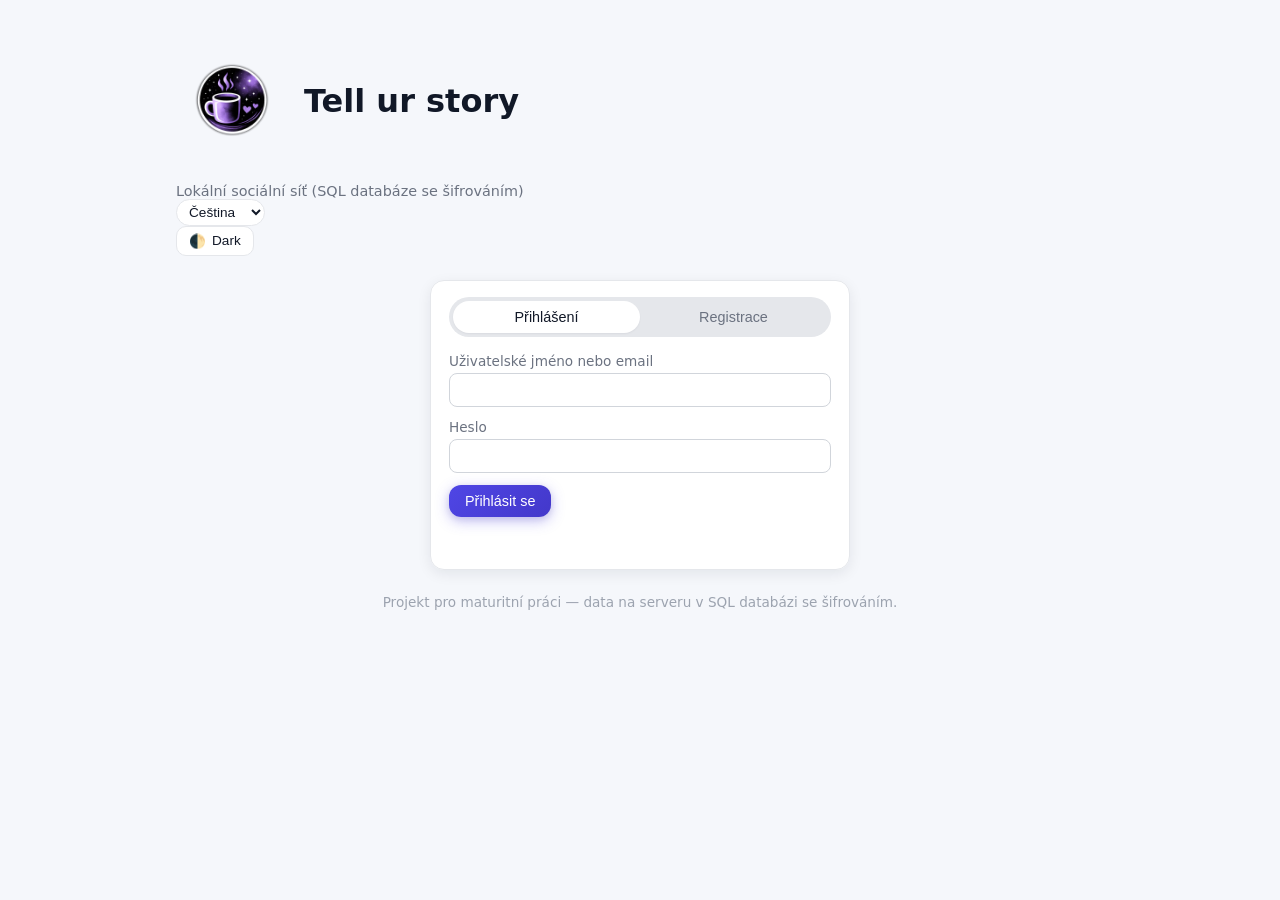
==== commit 93de5cb7: "Add registration policy modal and validation, fixed massages sending, hided mail for users" ====
--- a/index.html
+++ b/index.html
@@ -58,10 +58,44 @@
           <label for="regPassword" data-i18n="register_password_label">Heslo</label>
           <input type="password" id="regPassword" required>
         </div>
-        <button type="submit" class="btn primary" data-i18n="register_button">Registrovat se</button>
+        <div class="form-group checkbox-group">
+          <label class="checkbox-label">
+            <input type="checkbox" id="regAgreeRules" required>
+            <span>Souhlasím s pravidly platformy</span>
+          </label>
+          <div class="policy-link">
+            <button type="button" class="link-button" data-policy="platform" id="openPlatformPolicy">
+              Zobrazit úplné znění pravidel
+            </button>
+          </div>
+        </div>
+        <div class="form-group checkbox-group">
+          <label class="checkbox-label">
+            <input type="checkbox" id="regAgreeData" required>
+            <span>Souhlasím s politikou zpracování dat</span>
+          </label>
+          <div class="policy-link">
+            <button type="button" class="link-button" data-policy="data" id="openDataPolicy">
+              Zobrazit úplné znění politiky
+            </button>
+          </div>
+        </div>
+        <button type="submit" class="btn primary" data-i18n="register_button" id="registerSubmitBtn">Registrovat se</button>
         <p id="registerError" class="error-text"></p>
       </form>
     </main>
+
+    <!-- Modální okno pro zobrazení pravidel / politiky -->
+    <div id="policyModal" class="modal hidden" aria-hidden="true">
+      <div class="modal-backdrop"></div>
+      <div class="modal-content card">
+        <h2 id="policyModalTitle">Dokument</h2>
+        <div id="policyModalBody" class="modal-body">
+          <!-- Obsah pravidel / politiky se načte dynamicky -->
+        </div>
+        <button type="button" id="policyModalClose" class="btn ghost">Zavřít</button>
+      </div>
+    </div>
 
     <footer class="app-footer">
       <p data-i18n="footer_index">Projekt pro maturitní práci — data na serveru v SQL databázi se šifrováním.</p>
@@ -96,6 +130,62 @@
     if (window.I18n) {
       window.I18n.apply(document);
     }
+
+    // Logika модального окна с политиками
+    const policyModal = document.getElementById('policyModal');
+    const policyModalTitle = document.getElementById('policyModalTitle');
+    const policyModalBody = document.getElementById('policyModalBody');
+    const policyModalClose = document.getElementById('policyModalClose');
+
+    async function openPolicy(type) {
+      if (!policyModal || !policyModalBody || !policyModalTitle) return;
+      let url = '';
+      let title = '';
+      if (type === 'platform') {
+        url = 'policies_platform.html';
+        title = 'Pravidla platformy';
+      } else if (type === 'data') {
+        url = 'policies_data.html';
+        title = 'Politika zpracování dat';
+      } else {
+        return;
+      }
+      try {
+        const resp = await fetch(url, { cache: 'no-cache' });
+        const html = await resp.text();
+        policyModalTitle.textContent = title;
+        policyModalBody.innerHTML = html;
+      } catch (e) {
+        policyModalTitle.textContent = title;
+        policyModalBody.innerHTML = '<p class="error-text">Nepodařilo se načíst dokument.</p>';
+      }
+      policyModal.classList.remove('hidden');
+      policyModal.setAttribute('aria-hidden', 'false');
+    }
+
+    const openPlatformPolicyBtn = document.getElementById('openPlatformPolicy');
+    const openDataPolicyBtn = document.getElementById('openDataPolicy');
+    if (openPlatformPolicyBtn) {
+      openPlatformPolicyBtn.addEventListener('click', () => openPolicy('platform'));
+    }
+    if (openDataPolicyBtn) {
+      openDataPolicyBtn.addEventListener('click', () => openPolicy('data'));
+    }
+
+    if (policyModalClose) {
+      policyModalClose.addEventListener('click', () => {
+        policyModal.classList.add('hidden');
+        policyModal.setAttribute('aria-hidden', 'true');
+      });
+    }
+    if (policyModal) {
+      policyModal.addEventListener('click', (e) => {
+        if (e.target === policyModal || e.target.classList.contains('modal-backdrop')) {
+          policyModal.classList.add('hidden');
+          policyModal.setAttribute('aria-hidden', 'true');
+        }
+      });
+    }
   </script>
 </body>
 </html>
--- a/styles.css
+++ b/styles.css
@@ -2,6 +2,10 @@
 *::before,
 *::after {
   box-sizing: border-box;
+}
+
+.hidden {
+  display: none !important;
 }
 
 :root {
@@ -283,36 +287,43 @@
   display: inline-flex;
   align-items: center;
   justify-content: center;
-  border-radius: 999px;
+  border-radius: 12px;
   border: none;
   padding: 8px 16px;
   font-size: 0.9rem;
   cursor: pointer;
-  transition: background var(--transition-fast), transform var(--transition-fast), box-shadow var(--transition-fast), border-color var(--transition-fast);
+  transition: background 0.25s ease, transform 0.2s ease, box-shadow 0.25s ease, border-color 0.2s ease, color 0.2s ease;
 }
 
 .btn.primary {
-  background: var(--accent);
+  background: linear-gradient(135deg, var(--accent) 0%, var(--accent-hover) 100%);
   color: #ffffff;
-  box-shadow: 0 4px 12px rgba(79, 70, 229, 0.3);
+  box-shadow: 0 4px 14px rgba(79, 70, 229, 0.35), 0 2px 6px rgba(0, 0, 0, 0.08);
 }
 .btn.primary:hover {
-  background: var(--accent-hover);
+  background: linear-gradient(135deg, var(--accent-hover) 0%, var(--accent) 100%);
   transform: translateY(-2px);
-  box-shadow: 0 6px 16px rgba(79, 70, 229, 0.4);
+  box-shadow: 0 8px 20px rgba(79, 70, 229, 0.4), 0 4px 10px rgba(0, 0, 0, 0.1);
 }
 .btn.primary:active {
   transform: translateY(0);
+  box-shadow: 0 2px 8px rgba(79, 70, 229, 0.3);
 }
 
 .btn.ghost {
-  background: transparent;
+  background: var(--bg-page);
   border: 1px solid var(--border-color);
   color: var(--text-secondary);
+  box-shadow: 0 1px 3px rgba(0, 0, 0, 0.04);
 }
 .btn.ghost:hover {
-  background: var(--bg-page);
+  background: var(--surface-hover);
   transform: translateY(-1px);
+  box-shadow: 0 4px 12px rgba(0, 0, 0, 0.08);
+}
+.btn.ghost:active {
+  transform: translateY(0);
+  box-shadow: 0 1px 3px rgba(0, 0, 0, 0.06);
 }
 
 .error-text {
@@ -320,6 +331,84 @@
   font-size: 0.85rem;
   margin-top: 8px;
   min-height: 1.1em;
+}
+
+/* Checkbox + политики регистрации */
+.checkbox-group {
+  margin-top: 8px;
+}
+
+.checkbox-label {
+  display: flex;
+  align-items: center;
+  gap: 8px;
+  font-size: 0.9rem;
+}
+
+.checkbox-label input[type="checkbox"] {
+  width: 16px;
+  height: 16px;
+}
+
+.policy-link {
+  margin-top: 4px;
+}
+
+.link-button {
+  background: none;
+  border: none;
+  padding: 0;
+  color: #2563eb;
+  cursor: pointer;
+  font-size: 0.85rem;
+  text-decoration: underline;
+}
+
+.link-button:hover {
+  color: #1d4ed8;
+}
+
+/* Модальное окно для политик */
+.modal {
+  position: fixed;
+  inset: 0;
+  display: flex;
+  align-items: center;
+  justify-content: center;
+  z-index: 1000;
+}
+
+.modal.hidden {
+  display: none;
+}
+
+.modal-backdrop {
+  position: absolute;
+  inset: 0;
+  background: rgba(15, 23, 42, 0.6);
+}
+
+.modal-content {
+  position: relative;
+  max-width: 800px;
+  max-height: 80vh;
+  width: 90%;
+  background: var(--bg-card);
+  color: var(--text-primary);
+  padding: 16px 20px 20px;
+  box-shadow: 0 10px 40px rgba(15, 23, 42, 0.35);
+  border-radius: 12px;
+  z-index: 1001;
+  overflow: hidden;
+}
+
+.modal-body {
+  margin-top: 8px;
+  padding-right: 4px;
+  overflow-y: auto;
+  max-height: 60vh;
+  font-size: 0.9rem;
+  line-height: 1.5;
 }
 
 .muted {
@@ -884,6 +973,166 @@
   box-shadow: 0 2px 8px rgba(0,0,0,0.2);
 }
 
+.avatar-anonymous {
+  border-radius: 50%;
+  display: inline-flex;
+  align-items: center;
+  justify-content: center;
+  font-size: 0.9rem;
+}
+
+.post-content-clickable {
+  cursor: pointer;
+}
+
+.thread-comments-head {
+  display: flex;
+  align-items: center;
+  gap: 10px;
+  flex-wrap: wrap;
+  margin: 0 0 12px;
+}
+.thread-comments-head .muted { margin-left: 4px; }
+.thread-sort-select {
+  margin-left: auto;
+  padding: 6px 10px;
+  border-radius: var(--radius-btn);
+  border: 1px solid var(--input-border);
+  background: var(--input-bg);
+  color: var(--text-primary);
+  font-size: 0.85rem;
+}
+.thread-anonymous-label {
+  display: inline-flex;
+  align-items: center;
+  gap: 6px;
+  margin-bottom: 8px;
+  font-size: 0.9rem;
+  color: var(--text-secondary);
+  cursor: pointer;
+}
+.thread-anonymous-tip {
+  font-size: 0.85rem;
+  margin-top: 10px;
+}
+.thread-share-actions { display: flex; align-items: center; gap: 8px; margin-top: 8px; }
+
+/* Плавающая панель комментариев */
+.floating-comment-panel {
+  position: fixed;
+  left: 0;
+  right: 0;
+  bottom: 0;
+  z-index: 1000;
+  transform: translateY(100%);
+  opacity: 0;
+  visibility: hidden;
+  transition: transform 0.3s ease, opacity 0.25s ease, visibility 0.25s ease;
+}
+.floating-comment-panel.floating-comment-panel--visible {
+  transform: translateY(0);
+  opacity: 1;
+  visibility: visible;
+}
+.floating-comment-panel-inner {
+  position: relative;
+  background: var(--bg-card);
+  border-top: 1px solid var(--border-color);
+  box-shadow: 0 -8px 24px rgba(0, 0, 0, 0.12);
+  padding: 12px 16px 16px;
+  max-width: 720px;
+  margin: 0 auto;
+}
+.floating-comment-reply-ref {
+  font-size: 0.8rem;
+  color: var(--accent);
+  margin-bottom: 6px;
+  padding: 4px 8px;
+  background: var(--surface-hover);
+  border-radius: 6px;
+}
+.floating-comment-reply-ref .floating-comment-reply-clear {
+  margin-left: 8px;
+  cursor: pointer;
+  opacity: 0.8;
+}
+.floating-comment-row {
+  display: flex;
+  gap: 8px;
+  align-items: flex-end;
+}
+.floating-comment-input {
+  flex: 1;
+  min-height: 56px;
+  resize: none;
+}
+.floating-comment-emoji-btn {
+  flex-shrink: 0;
+  width: 40px;
+  height: 40px;
+  padding: 0;
+  font-size: 1.2rem;
+}
+.floating-emoji-picker {
+  position: absolute;
+  bottom: 100%;
+  left: 16px;
+  margin-bottom: 4px;
+  background: var(--bg-card);
+  border: 1px solid var(--border-color);
+  border-radius: 10px;
+  padding: 8px;
+  box-shadow: var(--shadow-card-hover);
+  max-height: 140px;
+  overflow-y: auto;
+  display: grid;
+  grid-template-columns: repeat(8, 1fr);
+  gap: 4px;
+}
+.floating-emoji-picker button {
+  width: 32px;
+  height: 32px;
+  padding: 0;
+  border: none;
+  background: transparent;
+  cursor: pointer;
+  font-size: 1.2rem;
+  border-radius: 6px;
+  transition: background var(--transition-fast);
+}
+.floating-emoji-picker button:hover {
+  background: var(--surface-hover);
+}
+.floating-comment-actions {
+  display: flex;
+  align-items: center;
+  justify-content: space-between;
+  gap: 8px;
+  margin-top: 10px;
+}
+.floating-comment-anonymous { margin-bottom: 0; }
+.thread-load-more-wrap {
+  text-align: center;
+  padding: 12px 0;
+}
+.comment-item.highlight {
+  animation: commentHighlight 1.5s ease;
+  box-shadow: 0 0 0 2px var(--accent);
+}
+@keyframes commentHighlight {
+  0% { box-shadow: 0 0 0 2px var(--accent); }
+  70% { box-shadow: 0 0 0 2px var(--accent); }
+  100% { box-shadow: none; }
+}
+.reaction-count-update {
+  animation: reactionPulse 0.4s ease;
+}
+@keyframes reactionPulse {
+  0% { transform: scale(1); }
+  50% { transform: scale(1.15); }
+  100% { transform: scale(1); }
+}
+
 .comment-input {
   width: 100%;
   padding: 8px 10px;
@@ -963,6 +1212,68 @@
 }
 .rec-settings-panel #recSettingsReset {
   margin-top: 10px;
+}
+
+.rec-presets-row {
+  margin-bottom: 12px;
+}
+.rec-presets-label {
+  display: block;
+  font-size: 0.85rem;
+  font-weight: 600;
+  color: var(--text-secondary);
+  margin-bottom: 8px;
+}
+.rec-presets-btns {
+  display: flex;
+  flex-wrap: wrap;
+  gap: 6px;
+}
+.rec-preset-btn {
+  font-size: 0.8rem;
+  padding: 5px 10px;
+}
+.rec-slider-row {
+  display: flex;
+  flex-direction: column;
+  gap: 4px;
+}
+.rec-slider-label {
+  display: flex;
+  align-items: center;
+  gap: 8px;
+  font-size: 0.85rem;
+  color: var(--text-secondary);
+  cursor: default;
+}
+.rec-slider-icon {
+  font-size: 1rem;
+  width: 1.4em;
+  text-align: center;
+}
+.rec-slider-name {
+  flex: 1;
+  min-width: 0;
+  overflow: hidden;
+  text-overflow: ellipsis;
+}
+.rec-slider-val {
+  font-weight: 600;
+  color: var(--accent);
+  min-width: 2.2em;
+  text-align: right;
+}
+.rec-slider-input {
+  width: 100%;
+  height: 6px;
+  accent-color: var(--accent);
+}
+.post-score-badge {
+  display: inline-flex;
+  align-items: center;
+  margin-left: 6px;
+  font-size: 0.75rem;
+  opacity: 0.9;
 }
 
 @media (max-width: 768px) {
@@ -1435,6 +1746,506 @@
   flex-shrink: 0;
 }
 
+/* Плавающая панель мессенджера справа */
+body.messenger-panel-open .messages-layout {
+  margin-right: 340px;
+}
+body.messenger-panel-open.messenger-panel-collapsed .messages-layout {
+  margin-right: 52px;
+}
+.messages-chat-placeholder-center {
+  display: flex;
+  align-items: center;
+  justify-content: center;
+  min-height: 320px;
+  color: var(--text-muted);
+  font-size: 0.95rem;
+  padding: 24px;
+  text-align: center;
+}
+.messenger-floating-panel {
+  position: fixed;
+  top: 0;
+  right: 0;
+  width: 340px;
+  min-width: 280px;
+  max-width: 90vw;
+  height: 100vh;
+  z-index: 900;
+  transform: translateX(100%);
+  opacity: 0;
+  visibility: hidden;
+  transition: transform 0.3s ease, opacity 0.25s ease, visibility 0.25s ease, box-shadow 0.3s ease, width 0.2s ease;
+  box-shadow: -8px 0 24px rgba(0, 0, 0, 0.08);
+}
+.messenger-floating-panel.collapsed {
+  width: 52px;
+  min-width: 52px;
+  max-width: 52px;
+}
+.messenger-floating-panel.collapsed .messenger-panel-body,
+.messenger-floating-panel.collapsed .messenger-search-wrap,
+.messenger-floating-panel.collapsed .messenger-messages,
+.messenger-floating-panel.collapsed .messenger-input-area,
+.messenger-floating-panel.collapsed .messenger-room-actions,
+.messenger-floating-panel.collapsed .messenger-autoscroll-label,
+.messenger-floating-panel.collapsed .messenger-resize-handle,
+.messenger-floating-panel.collapsed .messenger-new-message-banner {
+  display: none !important;
+}
+.messenger-floating-panel.visible {
+  transform: translateX(0);
+  opacity: 1;
+  visibility: visible;
+  box-shadow: -12px 0 32px rgba(0, 0, 0, 0.12);
+}
+.messenger-floating-panel.new-message-notify {
+  animation: messengerShake 0.5s ease;
+}
+@keyframes messengerShake {
+  0%, 100% { transform: translateX(0); }
+  20% { transform: translateX(-4px); }
+  40% { transform: translateX(4px); }
+  60% { transform: translateX(-2px); }
+  80% { transform: translateX(2px); }
+}
+.messenger-panel-inner {
+  height: 100%;
+  display: flex;
+  flex-direction: column;
+  background: var(--bg-card);
+  border-left: 1px solid var(--border-color);
+  width: 100%;
+  box-sizing: border-box;
+}
+.messenger-panel-header {
+  flex-shrink: 0;
+  padding: 12px 16px;
+  border-bottom: 1px solid var(--border-color);
+  background: var(--surface-hover);
+}
+.messenger-panel-title-row {
+  display: flex;
+  align-items: center;
+  gap: 8px;
+}
+.messenger-room-title {
+  font-weight: 600;
+  font-size: 1rem;
+  color: var(--text-primary);
+}
+.messenger-room-badge {
+  font-size: 0.75rem;
+  padding: 2px 6px;
+  border-radius: 6px;
+  background: var(--accent);
+  color: #fff;
+}
+.messenger-room-badge.hot {
+  background: linear-gradient(90deg, #f59e0b, #ef4444);
+}
+.messenger-header-actions { display: flex; gap: 4px; margin-left: auto; }
+.messenger-icon-btn {
+  width: 32px;
+  height: 32px;
+  padding: 0;
+  border: none;
+  background: var(--surface-hover-strong);
+  border-radius: 10px;
+  cursor: pointer;
+  font-size: 1rem;
+  display: flex;
+  align-items: center;
+  justify-content: center;
+  box-shadow: 0 2px 6px rgba(0, 0, 0, 0.06);
+  transition: background 0.2s ease, color 0.2s ease, transform 0.15s ease, box-shadow 0.2s ease;
+}
+.messenger-icon-btn:hover {
+  background: var(--accent);
+  color: #fff;
+  box-shadow: 0 4px 12px rgba(79, 70, 229, 0.35);
+  transform: scale(1.05);
+}
+.messenger-icon-btn:active { transform: scale(0.95); }
+.messenger-search-wrap { display: flex; gap: 6px; margin-top: 8px; flex-wrap: wrap; }
+.messenger-search-input { flex: 1; min-width: 120px; padding: 6px 10px; font-size: 0.85rem; border: 1px solid var(--input-border); border-radius: 6px; background: var(--input-bg); color: var(--text-primary); }
+.messenger-filter-select, .messenger-filter-date { padding: 4px 8px; font-size: 0.8rem; border-radius: 6px; border: 1px solid var(--input-border); background: var(--input-bg); }
+.messenger-room-actions { margin-top: 8px; }
+.messenger-resize-handle { position: absolute; left: 0; top: 0; bottom: 0; width: 4px; cursor: col-resize; background: transparent; }
+.messenger-resize-handle:hover { background: var(--accent); opacity: 0.5; }
+.messenger-muted-banner { padding: 8px 12px; background: var(--danger); color: #fff; font-size: 0.85rem; margin-bottom: 8px; border-radius: 8px; }
+.messenger-muted-banner.hidden { display: none; }
+.messenger-help-popup { position: fixed; bottom: 80px; right: 360px; z-index: 950; max-width: 280px; background: var(--bg-card); border: 1px solid var(--border-color); border-radius: 10px; box-shadow: var(--shadow-card-hover); padding: 12px; }
+.messenger-help-popup.hidden { display: none; }
+.messenger-help-content h4 { margin: 0 0 8px; font-size: 0.95rem; }
+.messenger-help-content ul { margin: 0; padding-left: 18px; font-size: 0.85rem; line-height: 1.5; }
+.messenger-members-list { max-height: 240px; overflow-y: auto; margin: 12px 0; }
+.messenger-member-row { display: flex; align-items: center; justify-content: space-between; padding: 8px 0; border-bottom: 1px solid var(--border-color); gap: 8px; }
+.messenger-member-info { display: flex; align-items: center; gap: 10px; }
+.messenger-member-row .avatar { width: 32px; height: 32px; border-radius: 50%; overflow: hidden; display: flex; align-items: center; justify-content: center; font-size: 0.9rem; background: var(--surface-hover); }
+.messenger-member-row .avatar img { width: 100%; height: 100%; object-fit: cover; }
+.messenger-member-actions { display: flex; gap: 4px; }
+.mark-highlight { background: rgba(255, 235, 59, 0.5); padding: 0 2px; border-radius: 2px; }
+.messenger-typing-indicator {
+  font-size: 0.8rem;
+  color: var(--accent);
+  margin-top: 4px;
+  min-height: 18px;
+}
+.messenger-typing-indicator.hidden {
+  display: none;
+}
+.messenger-autoscroll-label {
+  display: inline-flex;
+  align-items: center;
+  gap: 6px;
+  margin-top: 8px;
+  font-size: 0.8rem;
+  color: var(--text-secondary);
+  cursor: pointer;
+}
+.messenger-messages {
+  flex: 1;
+  overflow-y: auto;
+  padding: 12px 16px;
+  display: flex;
+  flex-direction: column;
+  gap: 10px;
+  min-height: 0;
+}
+.messenger-msg {
+  display: flex;
+  gap: 8px;
+  max-width: 100%;
+  animation: messengerMsgIn 0.25s ease;
+}
+@keyframes messengerMsgIn {
+  from {
+    opacity: 0;
+    transform: translateY(6px);
+  }
+  to {
+    opacity: 1;
+    transform: translateY(0);
+  }
+}
+.messenger-msg.own {
+  align-self: flex-end;
+  flex-direction: row-reverse;
+}
+.messenger-msg.highlight {
+  animation: messengerHighlight 1.2s ease;
+}
+@keyframes messengerHighlight {
+  0%, 40% { box-shadow: 0 0 0 2px var(--accent); border-radius: 12px; }
+  100% { box-shadow: none; }
+}
+.messenger-msg-avatar {
+  width: 28px;
+  height: 28px;
+  border-radius: 50%;
+  flex-shrink: 0;
+  overflow: hidden;
+  display: flex;
+  align-items: center;
+  justify-content: center;
+  font-size: 0.85rem;
+  color: #fff;
+}
+.messenger-msg-avatar img {
+  width: 100%;
+  height: 100%;
+  object-fit: cover;
+}
+.messenger-msg-bubble {
+  padding: 10px 12px;
+  border-radius: 14px;
+  font-size: 0.9rem;
+  line-height: 1.4;
+  position: relative;
+}
+.messenger-msg.own .messenger-msg-bubble {
+  background: linear-gradient(135deg, var(--accent) 0%, var(--accent-hover) 100%);
+  color: #fff;
+  border-bottom-right-radius: 4px;
+}
+.messenger-msg:not(.own) .messenger-msg-bubble {
+  background: var(--comment-bg);
+  border: 1px solid var(--border-color);
+  color: var(--text-primary);
+  border-bottom-left-radius: 4px;
+}
+.messenger-msg-reply-to {
+  font-size: 0.75rem;
+  opacity: 0.9;
+  margin-bottom: 4px;
+  padding-left: 6px;
+  border-left: 2px solid currentColor;
+}
+.messenger-msg-time {
+  font-size: 0.7rem;
+  opacity: 0.85;
+  margin-top: 4px;
+}
+.messenger-msg-reactions {
+  display: flex;
+  flex-wrap: wrap;
+  gap: 4px;
+  margin-top: 6px;
+}
+.messenger-reaction-btn {
+  display: inline-flex;
+  align-items: center;
+  gap: 2px;
+  padding: 2px 6px;
+  border: none;
+  border-radius: 8px;
+  background: var(--surface-hover);
+  font-size: 0.85rem;
+  cursor: pointer;
+  transition: transform 0.15s ease, background 0.15s ease;
+}
+.messenger-reaction-btn:hover {
+  background: var(--surface-hover-strong);
+  transform: scale(1.05);
+}
+.messenger-reaction-btn.reaction-active {
+  background: rgba(129, 140, 248, 0.25);
+}
+.messenger-reaction-btn:active {
+  transform: scale(0.95);
+}
+.messenger-reaction-btn.reaction-pop {
+  animation: reactionPop 0.4s ease;
+}
+@keyframes reactionPop {
+  0% { transform: scale(1); }
+  50% { transform: scale(1.35); }
+  100% { transform: scale(1); }
+}
+.messenger-msg-actions {
+  margin-top: 4px;
+}
+.messenger-msg-reply-btn {
+  font-size: 0.75rem;
+  padding: 0;
+  border: none;
+  background: none;
+  color: var(--accent);
+  cursor: pointer;
+}
+.messenger-new-message-banner {
+  flex-shrink: 0;
+  padding: 8px 16px;
+  background: var(--accent);
+  color: #fff;
+  text-align: center;
+}
+.messenger-new-message-banner.hidden {
+  display: none;
+}
+.messenger-new-message-banner button {
+  background: none;
+  border: none;
+  color: inherit;
+  cursor: pointer;
+  font-size: 0.85rem;
+  text-decoration: underline;
+}
+.messenger-input-area {
+  flex-shrink: 0;
+  padding: 12px 16px;
+  border-top: 1px solid var(--border-color);
+  background: var(--comment-bg);
+  position: relative;
+}
+
+/* Onboarding overlay */
+.onboarding-overlay {
+  position: fixed;
+  inset: 0;
+  z-index: 1100;
+  display: none;
+  align-items: center;
+  justify-content: center;
+  pointer-events: none;
+}
+.onboarding-overlay:not(.hidden) {
+  display: flex;
+  pointer-events: auto;
+}
+.onboarding-backdrop {
+  position: absolute;
+  inset: 0;
+  background: rgba(0, 0, 0, 0.5);
+}
+.onboarding-step {
+  position: relative;
+  max-width: 420px;
+  width: 100%;
+  padding: 20px;
+  z-index: 1;
+}
+.onboarding-step h3 {
+  margin-top: 0;
+}
+.onboarding-controls {
+  margin-top: 16px;
+  display: flex;
+  justify-content: flex-end;
+  gap: 8px;
+}
+.messenger-reply-ref {
+  font-size: 0.8rem;
+  color: var(--accent);
+  margin-bottom: 6px;
+  padding: 4px 8px;
+  background: var(--surface-hover);
+  border-radius: 6px;
+}
+.messenger-reply-ref.hidden {
+  display: none;
+}
+.messenger-reply-ref .messenger-reply-clear {
+  margin-left: 8px;
+  cursor: pointer;
+  opacity: 0.8;
+}
+.messenger-input-row {
+  display: flex;
+  gap: 8px;
+  align-items: flex-end;
+}
+.messenger-input {
+  flex: 1;
+  min-height: 48px;
+  padding: 10px 12px;
+  border: 1px solid var(--input-border);
+  border-radius: 10px;
+  font-size: 0.9rem;
+  resize: none;
+  font-family: inherit;
+  background: var(--input-bg);
+  color: var(--text-primary);
+}
+.messenger-emoji-btn {
+  flex-shrink: 0;
+  width: 40px;
+  height: 40px;
+  padding: 0;
+  font-size: 1.2rem;
+}
+.messenger-emoji-picker {
+  position: absolute;
+  bottom: 100%;
+  left: 16px;
+  margin-bottom: 4px;
+  background: var(--bg-card);
+  border: 1px solid var(--border-color);
+  border-radius: 10px;
+  padding: 8px;
+  box-shadow: var(--shadow-card-hover);
+  max-height: 140px;
+  overflow-y: auto;
+  display: grid;
+  grid-template-columns: repeat(8, 1fr);
+  gap: 4px;
+}
+.messenger-emoji-picker.hidden {
+  display: none;
+}
+.messenger-emoji-picker button {
+  width: 32px;
+  height: 32px;
+  padding: 0;
+  border: none;
+  background: transparent;
+  cursor: pointer;
+  font-size: 1.2rem;
+  border-radius: 6px;
+  transition: background 0.15s ease;
+}
+.messenger-emoji-picker button:hover {
+  background: var(--surface-hover);
+}
+.messenger-input-actions {
+  display: flex;
+  align-items: center;
+  justify-content: space-between;
+  gap: 8px;
+  margin-top: 10px;
+}
+.messenger-anonymous-label {
+  margin: 0;
+  font-size: 0.85rem;
+  cursor: pointer;
+}
+.messenger-modal {
+  position: fixed;
+  inset: 0;
+  z-index: 1000;
+  display: flex;
+  align-items: center;
+  justify-content: center;
+  padding: 16px;
+  pointer-events: none;
+}
+.messenger-modal:not(.hidden) {
+  pointer-events: auto;
+}
+.messenger-modal.hidden {
+  display: none;
+}
+.messenger-modal-backdrop {
+  position: absolute;
+  inset: 0;
+  background: rgba(0, 0, 0, 0.5);
+}
+.messenger-modal-content {
+  position: relative;
+  max-width: 420px;
+  width: 100%;
+  padding: 20px;
+}
+.messenger-modal-content h3 {
+  margin: 0 0 16px;
+}
+.messenger-form-group {
+  margin-bottom: 12px;
+}
+.messenger-form-group label {
+  display: block;
+  margin-bottom: 4px;
+  font-size: 0.9rem;
+  color: var(--text-secondary);
+}
+.messenger-form-inline label {
+  display: inline-flex;
+  align-items: center;
+  gap: 8px;
+}
+.messenger-form-group .input {
+  width: 100%;
+  padding: 8px 12px;
+  border: 1px solid var(--input-border);
+  border-radius: 8px;
+  background: var(--input-bg);
+  color: var(--text-primary);
+}
+.messenger-modal-actions {
+  display: flex;
+  gap: 8px;
+  margin-top: 16px;
+}
+.messages-actions-row {
+  margin-bottom: 12px;
+}
+.messenger-room-item.hot::after {
+  content: '🔥';
+  margin-left: 4px;
+  font-size: 0.85rem;
+}
+
 /* Image crop modal */
 .crop-modal-overlay {
   position: fixed;
@@ -1518,3 +2329,191 @@
   justify-content: flex-end;
 }
 .crop-actions .btn { min-height: 40px; }
+
+/* Mobile */
+:root { --touch-target: 44px; --safe-area-bottom: env(safe-area-inset-bottom, 0); }
+@media (hover: none) {
+  .post:hover { transform: none; }
+  .post:active { transform: scale(0.98); }
+  .reaction-button:active, .post-action-btn:active, .messenger-reaction-btn:active { transform: scale(1.15); }
+  .btn:active { transform: scale(0.97); }
+}
+.nav-hamburger {
+  display: none;
+  width: var(--touch-target);
+  height: var(--touch-target);
+  padding: 0;
+  border: none;
+  background: var(--surface-hover);
+  border-radius: 12px;
+  cursor: pointer;
+  flex-direction: column;
+  align-items: center;
+  justify-content: center;
+  gap: 5px;
+  box-shadow: 0 2px 8px rgba(0, 0, 0, 0.08);
+  transition: background 0.2s ease, transform 0.2s ease, box-shadow 0.2s ease;
+}
+.nav-hamburger:hover { background: var(--surface-hover-strong); box-shadow: 0 4px 12px rgba(0, 0, 0, 0.1); }
+.nav-hamburger:active { transform: scale(0.97); }
+.nav-hamburger span {
+  display: block;
+  width: 20px;
+  height: 2px;
+  background: var(--text-primary);
+  border-radius: 1px;
+  transition: transform 0.25s ease, opacity 0.2s ease;
+}
+.nav-hamburger[aria-expanded="true"] span:nth-child(1) { transform: translateY(7px) rotate(45deg); }
+.nav-hamburger[aria-expanded="true"] span:nth-child(2) { opacity: 0; }
+.nav-hamburger[aria-expanded="true"] span:nth-child(3) { transform: translateY(-7px) rotate(-45deg); }
+.nav-overlay {
+  display: none;
+  position: fixed;
+  inset: 0;
+  z-index: 1000;
+  background: rgba(0, 0, 0, 0.45);
+  opacity: 0;
+  visibility: hidden;
+  transition: opacity 0.3s ease, visibility 0.3s ease;
+}
+.nav-overlay.visible { opacity: 1; visibility: visible; }
+.nav-overlay-nav {
+  position: absolute;
+  top: 0;
+  right: 0;
+  width: min(260px, 82vw);
+  max-height: 100%;
+  overflow-y: auto;
+  background: var(--bg-card);
+  box-shadow: -12px 0 40px rgba(0, 0, 0, 0.18);
+  display: flex;
+  flex-direction: column;
+  align-items: stretch;
+  justify-content: flex-start;
+  padding: calc(52px + env(safe-area-inset-top, 0)) 14px calc(16px + env(safe-area-inset-bottom, 0)) 14px;
+  gap: 6px;
+  transform: translateX(100%);
+  transition: transform 0.35s cubic-bezier(0.32, 0.72, 0, 1);
+}
+.nav-overlay.visible .nav-overlay-nav { transform: translateX(0); }
+.nav-overlay-nav .nav-link,
+.nav-overlay-nav .btn.ghost,
+.nav-overlay-nav .theme-toggle {
+  flex: 0 0 auto;
+  justify-content: flex-start;
+  padding: 10px 14px;
+  min-height: 0;
+  height: auto;
+  line-height: 1.3;
+  border-radius: 10px;
+  font-size: 0.9rem;
+  transition: background 0.2s ease, transform 0.15s ease, box-shadow 0.2s ease;
+}
+.nav-overlay-nav .nav-link:hover,
+.nav-overlay-nav .btn.ghost:hover {
+  background: var(--surface-hover);
+}
+.nav-overlay-nav .nav-link:active,
+.nav-overlay-nav .btn.ghost:active {
+  transform: scale(0.98);
+}
+.nav-overlay-nav .language-select {
+  flex: 0 0 auto;
+  width: 100%;
+  max-width: none;
+  margin: 4px 0;
+  padding: 8px 12px;
+  min-height: 0;
+  font-size: 0.9rem;
+  border-radius: 10px;
+}
+.nav-overlay-nav .theme-toggle {
+  flex: 0 0 auto;
+  width: 100%;
+  text-align: left;
+  padding: 10px 14px;
+  min-height: 0;
+  height: auto;
+  font-size: 0.9rem;
+  border: 1px solid var(--border-color);
+  border-radius: 10px;
+  background: var(--bg-page);
+  box-shadow: 0 2px 6px rgba(0, 0, 0, 0.04);
+}
+@media (max-width: 768px) {
+  .nav-hamburger { display: flex; }
+  .app-header-nav .nav:not(.nav-overlay-nav) { display: none; }
+  .nav-overlay { display: block; }
+  .floating-comment-panel { left: 0; right: 0; width: 100%; max-width: none; }
+  .floating-comment-panel-inner { max-width: none; padding: 10px 12px 12px; padding-bottom: calc(12px + var(--safe-area-bottom)); }
+  .floating-comment-input.focus-expanded { min-height: 100px; }
+  .messages-layout { margin-right: 0; }
+  /* Мессенджер на мобильных: на весь экран, без сдвига */
+  .messenger-floating-panel {
+    inset: 0;
+    left: 0;
+    right: 0;
+    top: 0;
+    bottom: 0;
+    width: 100% !important;
+    min-width: 100% !important;
+    max-width: 100% !important;
+    height: 100%;
+    height: 100dvh;
+    border-radius: 0;
+    transform: translateX(100%);
+  }
+  .messenger-floating-panel.visible {
+    transform: translateX(0);
+    box-shadow: none;
+  }
+  .messenger-panel-inner {
+    padding-left: env(safe-area-inset-left, 0);
+    padding-right: env(safe-area-inset-right, 0);
+    padding-bottom: env(safe-area-inset-bottom, 0);
+    border-left: none;
+  }
+  .messenger-panel-header {
+    padding-left: calc(16px + env(safe-area-inset-left, 0));
+    padding-right: 16px;
+  }
+  .messenger-messages { padding-left: calc(16px + env(safe-area-inset-left, 0)); padding-right: 16px; }
+  .messenger-input-area { padding-left: calc(16px + env(safe-area-inset-left, 0)); padding-right: 16px; }
+  .post { padding: 14px 16px; }
+}
+.messenger-fab {
+  display: none;
+  position: fixed;
+  bottom: calc(24px + var(--safe-area-bottom));
+  right: calc(24px + env(safe-area-inset-right, 0));
+  z-index: 850;
+  width: 56px;
+  height: 56px;
+  border-radius: 50%;
+  border: none;
+  background: linear-gradient(135deg, var(--accent), var(--accent-hover));
+  color: #fff;
+  font-size: 1.5rem;
+  box-shadow: 0 6px 24px rgba(79, 70, 229, 0.45), 0 3px 10px rgba(0, 0, 0, 0.15);
+  cursor: pointer;
+  align-items: center;
+  justify-content: center;
+  transition: transform 0.25s ease, box-shadow 0.25s ease;
+}
+.messenger-fab:hover { transform: scale(1.08); box-shadow: 0 8px 28px rgba(79, 70, 229, 0.5); }
+.messenger-fab:active { transform: scale(0.95); }
+.messenger-fab-badge { position: absolute; top: -4px; right: -4px; min-width: 20px; height: 20px; padding: 0 6px; border-radius: 10px; background: var(--danger); color: #fff; font-size: 0.75rem; display: inline-flex; align-items: center; justify-content: center; }
+.mobile-only { display: none; }
+@media (max-width: 768px) {
+  .messenger-fab { display: flex; }
+  body.messenger-panel-open .messenger-fab { display: none; }
+  .mobile-only { display: block; }
+  .messenger-close-btn { background: none; border: none; font-size: 1.25rem; cursor: pointer; padding: 4px 8px; margin-right: 8px; color: var(--text-primary); }
+}
+.thread-back-wrap { display: none; }
+@media (max-width: 768px) {
+  .thread-back-wrap { display: flex; align-items: center; gap: 8px; margin-bottom: 12px; }
+  .thread-back-btn { display: inline-flex; align-items: center; gap: 6px; padding: 8px 12px; border: none; background: var(--surface-hover); border-radius: 10px; color: var(--text-primary); font-size: 0.9rem; cursor: pointer; text-decoration: none; }
+  .thread-back-btn:active { transform: scale(0.98); }
+}
